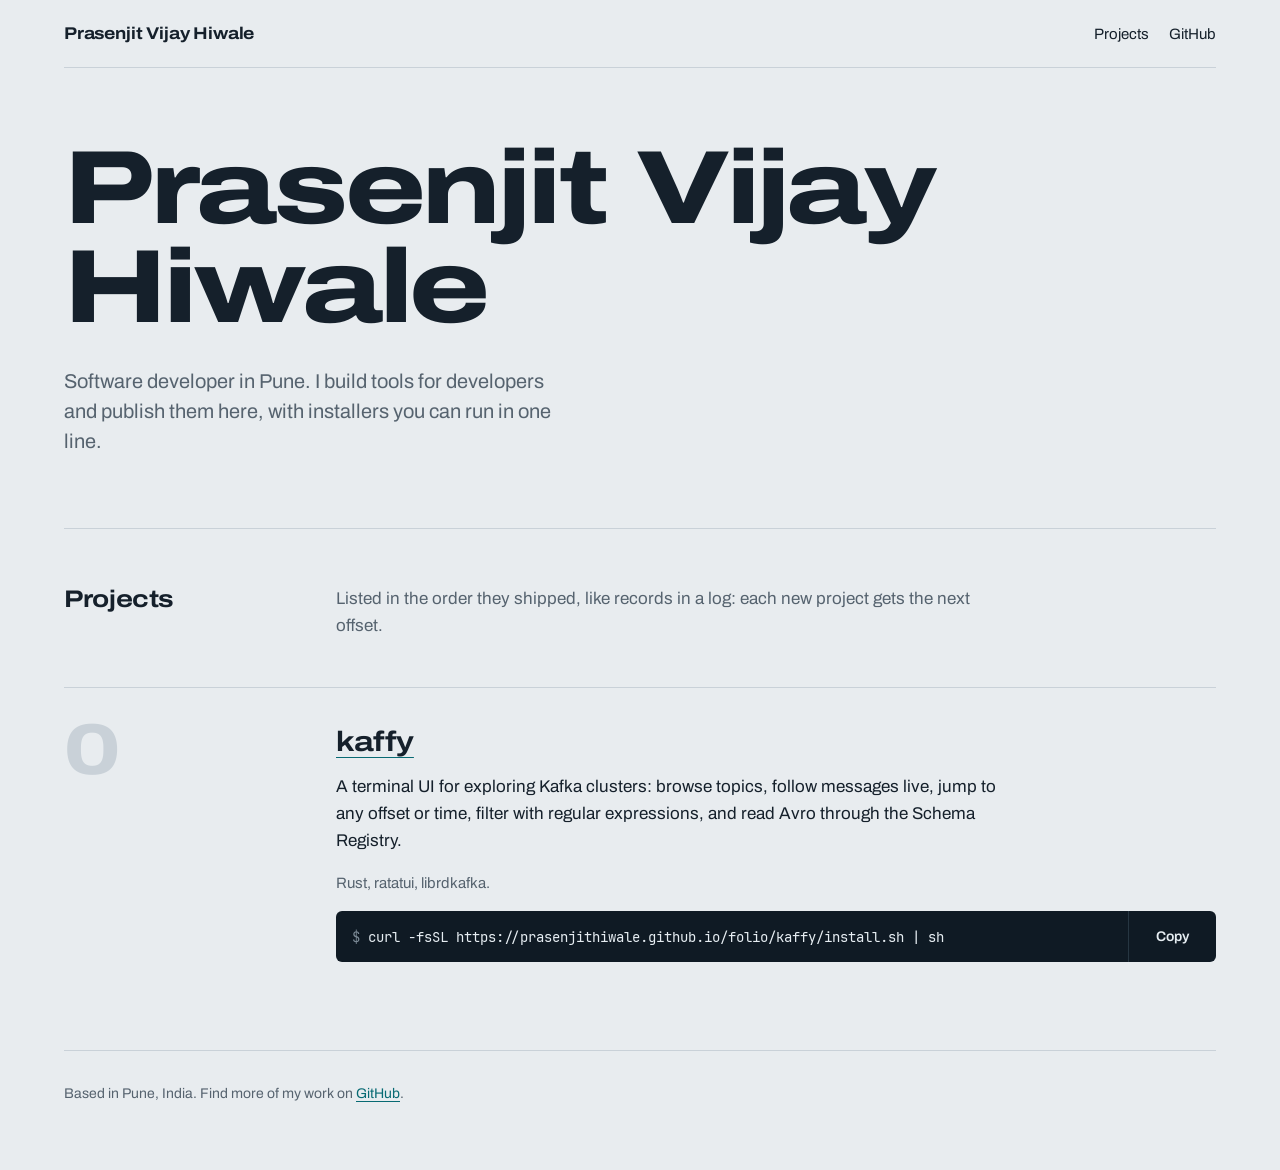
==== index.html @ e5846853 "Portfolio site with kaffy project page and install script Plain HTML/CSS for GitHub Pages: a home pa" ====
<!doctype html>
<html lang="en">
<head>
  <meta charset="utf-8">
  <meta name="viewport" content="width=device-width, initial-scale=1">
  <title>Prasenjit Vijay Hiwale</title>
  <meta name="description" content="Projects by Prasenjit Vijay Hiwale, a software developer in Pune.">
  <link rel="icon" href="data:image/svg+xml,%3Csvg xmlns='http://www.w3.org/2000/svg' viewBox='0 0 32 32'%3E%3Crect width='32' height='32' rx='6' fill='%23086a73'/%3E%3Ctext x='16' y='22' font-family='Arial' font-weight='700' font-size='15' fill='white' text-anchor='middle'%3EPH%3C/text%3E%3C/svg%3E">
  <link rel="preconnect" href="https://fonts.googleapis.com">
  <link rel="preconnect" href="https://fonts.gstatic.com" crossorigin>
  <link rel="stylesheet" href="https://fonts.googleapis.com/css2?family=Archivo:wdth,wght@62..125,100..900&display=swap">
  <link rel="stylesheet" href="assets/site.css">
  <link rel="stylesheet" href="assets/home.css">
</head>
<body>
  <header class="wrap site-head">
    <a class="site-name" href="./">Prasenjit Vijay Hiwale</a>
    <nav class="site-nav" aria-label="Site">
      <a href="#projects">Projects</a>
      <a href="https://github.com/prasenjithiwale">GitHub</a>
    </nav>
  </header>

  <main>
    <section class="wrap intro" aria-labelledby="name">
      <h1 class="display" id="name">Prasenjit Vijay Hiwale</h1>
      <p class="lede">Software developer in Pune. I build tools for developers and publish them here, with installers you can run in one line.</p>
    </section>

    <section class="wrap" id="projects" aria-labelledby="projects-title">
      <div class="log-head">
        <h2 id="projects-title">Projects</h2>
        <p>Listed in the order they shipped, like records in a log: each new project gets the next offset.</p>
      </div>

      <ol class="log" start="0">
        <li class="record" data-releases="kaffy/releases/">
          <span class="offset" aria-hidden="true">0</span>
          <div class="record-body">
            <h3><a href="kaffy/">kaffy</a></h3>
            <p>A terminal UI for exploring Kafka clusters: browse topics, follow messages live, jump to any offset or time, filter with regular expressions, and read Avro through the Schema Registry.</p>
            <p class="record-meta">
              Rust, ratatui, librdkafka.
              <span class="when-loaded">Latest release <strong data-release="version"></strong> for Linux.</span>
            </p>
            <div class="command">
              <code id="kaffy-install">curl -fsSL https://prasenjithiwale.github.io/folio/kaffy/install.sh | sh</code>
              <button class="copy" type="button" data-copy="#kaffy-install">Copy</button>
            </div>
          </div>
        </li>
      </ol>
    </section>
  </main>

  <footer class="wrap site-foot">
    <p>Based in Pune, India. Find more of my work on <a href="https://github.com/prasenjithiwale">GitHub</a>.</p>
  </footer>
  <script src="assets/site.js" defer></script>
</body>
</html>
---- assets/site.css ----
/* folio — shared styles. Light and dark themes follow the OS setting. */

/* Self-hosted so box-drawing characters come from the same font as the text;
   the Google Fonts build of JetBrains Mono leaves them out, which misaligns
   terminal borders. Licensed under the SIL OFL (fonts/OFL.txt). */
@font-face {
  font-family: "JetBrains Mono";
  src: url("fonts/JetBrainsMono-Regular.woff2") format("woff2");
  font-weight: 400;
  font-display: swap;
}
@font-face {
  font-family: "JetBrains Mono";
  src: url("fonts/JetBrainsMono-Bold.woff2") format("woff2");
  font-weight: 700;
  font-display: swap;
}

:root {
  --fog: #e8ecef;
  --paper: #f4f6f8;
  --slate: #15202b;
  --muted: #56636f;
  --rule: #c9d1d8;
  --harbor: #086a73;
  --signal: #e8a317;
  --deep: #0f1a24;
  --focus: #086a73;

  /* Terminal palette, used by the kaffy renders in both themes. */
  --t-bg: #0f1a24;
  --t-fg: #d5dee6;
  --t-cyan: #4fc8d0;
  --t-green: #7fcf7a;
  --t-yellow: #e8b84a;
  --t-red: #ef6f6c;
  --t-magenta: #c792ea;
  --t-blue: #6fa8ff;
  --t-black: #0f1a24;
  --t-white: #d5dee6;

  --sans: "Archivo", system-ui, sans-serif;
  --mono: "JetBrains Mono", ui-monospace, "SF Mono", Menlo, monospace;
  --measure: 66ch;
  color-scheme: light dark;
}

@media (prefers-color-scheme: dark) {
  :root {
    --fog: #0e161e;
    --paper: #142029;
    --slate: #dce3e9;
    --muted: #93a1ad;
    --rule: #263642;
    --harbor: #4fc2c9;
    --focus: #4fc2c9;
    --deep: #182833;
    --t-bg: #0b141b;
  }
  /* Lift dark surfaces off the dark page. */
  .command, .terminal { box-shadow: 0 0 0 1px #263642; }
}

*, *::before, *::after { box-sizing: border-box; }

html { -webkit-text-size-adjust: 100%; }

body {
  margin: 0;
  background: var(--fog);
  color: var(--slate);
  font: 400 1.0625rem/1.6 var(--sans);
  font-stretch: 100%;
}

a { color: var(--harbor); text-underline-offset: 0.2em; text-decoration-thickness: 1px; }
a:hover { text-decoration-thickness: 2px; }

:focus-visible { outline: 2px solid var(--focus); outline-offset: 3px; border-radius: 2px; }

code, pre, kbd { font-family: var(--mono); font-size: 0.875em; }

.wrap { width: min(100% - 2rem, 72rem); margin-inline: auto; }

/* Site header */
.site-head {
  display: flex;
  justify-content: space-between;
  align-items: baseline;
  gap: 1rem;
  padding-block: 1.25rem;
  border-bottom: 1px solid var(--rule);
}
.site-head a { color: inherit; text-decoration: none; }
.site-head a:hover { text-decoration: underline; }
.site-name { font-weight: 700; font-stretch: 112%; letter-spacing: -0.01em; }
.site-nav { display: flex; gap: 1.25rem; font-size: 0.9375rem; }

/* Headlines use the width axis: wide and heavy. */
.display {
  font-weight: 800;
  font-stretch: 125%;
  letter-spacing: -0.03em;
  line-height: 0.95;
  margin: 0;
}

h2 {
  font-size: 1.5rem;
  font-weight: 700;
  font-stretch: 118%;
  letter-spacing: -0.015em;
  line-height: 1.2;
  margin: 0 0 1rem;
}

h3 { font-size: 1.0625rem; font-weight: 700; margin: 0 0 0.25rem; }

p { margin: 0 0 1rem; max-width: var(--measure); }

.lede { font-size: 1.25rem; line-height: 1.5; color: var(--muted); max-width: 46ch; }

section { padding-block: 3.5rem; border-top: 1px solid var(--rule); }
section:first-of-type { border-top: 0; }

.site-foot {
  padding-block: 2rem 3rem;
  border-top: 1px solid var(--rule);
  color: var(--muted);
  font-size: 0.875rem;
}

/* Command block with copy button */
.command {
  display: flex;
  align-items: stretch;
  max-width: 100%;
  background: var(--deep);
  color: #e6edf2;
  border-radius: 6px;
  overflow: hidden;
}
.command code {
  flex: 1;
  min-width: 0;
  padding: 0.9rem 1rem;
  overflow-x: auto;
  white-space: nowrap;
  font-size: 0.9rem;
}
.command code::before { content: "$ "; color: #7d8b97; user-select: none; }
.copy {
  flex: none;
  border: 0;
  border-left: 1px solid #263642;
  background: transparent;
  color: #e6edf2;
  font: 600 0.875rem var(--sans);
  padding: 0 1.1rem;
  cursor: pointer;
  min-width: 5.5rem;
}
.copy:hover { background: #1b2a37; }
.copy[data-state="done"] { color: var(--t-green); }

/* kaffy renders: a real terminal frame */
.terminal {
  background: var(--t-bg);
  color: var(--t-fg);
  border-radius: 8px;
  box-shadow: 0 1px 0 rgb(255 255 255 / 0.04) inset, 0 24px 48px -24px rgb(8 20 30 / 0.55);
  overflow: hidden;
}
.terminal-bar {
  display: flex;
  align-items: center;
  gap: 0.25rem;
  padding: 0.5rem 0.5rem 0;
  overflow-x: auto;
}
.terminal-bar [role="tab"] {
  border: 0;
  border-radius: 5px 5px 0 0;
  background: transparent;
  color: #93a1ad;
  font: 500 0.875rem var(--sans);
  padding: 0.5rem 0.9rem;
  cursor: pointer;
  white-space: nowrap;
}
.terminal-bar [role="tab"]:hover { color: var(--t-fg); }
.terminal-bar [role="tab"][aria-selected="true"] { background: #17252f; color: var(--t-fg); }
.terminal-screen { background: #17252f; overflow-x: auto; }

pre.tui {
  margin: 0;
  padding: 1rem 1.1rem 1.1rem;
  font-family: var(--mono);
  font-size: clamp(8.5px, 1.05vw, 12.5px);
  line-height: 1.32;
  color: var(--t-fg);
  width: max-content;
  min-width: 100%;
}
pre.tui[hidden] { display: none; }
.tui .fg-cyan { color: var(--t-cyan); }
.tui .fg-green { color: var(--t-green); }
.tui .fg-yellow { color: var(--t-yellow); }
.tui .fg-red { color: var(--t-red); }
.tui .fg-magenta { color: var(--t-magenta); }
.tui .fg-blue { color: var(--t-blue); }
.tui .fg-black { color: var(--t-black); }
.tui .fg-white { color: var(--t-white); }
.tui .bg-cyan { background: var(--t-cyan); }
.tui .bg-green { background: var(--t-green); }
.tui .bg-yellow { background: var(--t-yellow); }
.tui .bg-red { background: var(--t-red); }
.tui .bg-magenta { background: var(--t-magenta); }
.tui .rev:not([class*="bg-"]) { background: var(--t-fg); color: #17252f; }
.tui .b { font-weight: 700; }
.tui .dim { opacity: 0.55; }
/* Dim text on a selected (reversed) row: fade the text, keep the bar solid. */
.tui .rev.dim { opacity: 1; color: #55656f; }
.tui .u { text-decoration: underline; text-underline-offset: 2px; }

@media (prefers-reduced-motion: no-preference) {
  .copy, .terminal-bar [role="tab"] { transition: background-color 120ms, color 120ms; }
}
---- assets/home.css ----
/* Home page */

.intro { padding-block: 4.5rem 3.5rem; }
.intro .display { font-size: clamp(2.75rem, 8.5vw, 6.5rem); max-width: 12ch; }
.intro .lede { margin-top: 1.75rem; }

.log-head { display: grid; grid-template-columns: minmax(0, 1fr); gap: 0 3rem; margin-bottom: 2rem; }
.log-head p { color: var(--muted); }
@media (min-width: 52rem) { .log-head { grid-template-columns: 14rem minmax(0, 1fr); } }

/* Projects as records in a log: the offset is the record's position. */
.log { list-style: none; margin: 0; padding: 0; }
.record {
  display: grid;
  grid-template-columns: 3.5rem minmax(0, 1fr);
  gap: 0 1rem;
  padding-block: 2rem;
  border-top: 1px solid var(--rule);
}
@media (min-width: 52rem) { .record { grid-template-columns: 14rem minmax(0, 1fr); gap: 0 3rem; } }

.offset {
  font-weight: 800;
  font-stretch: 125%;
  font-size: clamp(2.5rem, 6vw, 4.5rem);
  line-height: 0.85;
  color: var(--rule);
  font-variant-numeric: tabular-nums;
}

.record h3 { font-size: 1.75rem; font-stretch: 118%; letter-spacing: -0.015em; margin-bottom: 0.5rem; }
.record h3 a { color: inherit; text-decoration-color: var(--harbor); }
.record-meta { color: var(--muted); font-size: 0.9375rem; }
.record-meta strong { color: var(--slate); font-weight: 600; }
.record .command { max-width: 56rem; }

.when-loaded { display: none; }
[data-loaded="true"] .when-loaded { display: inline; }
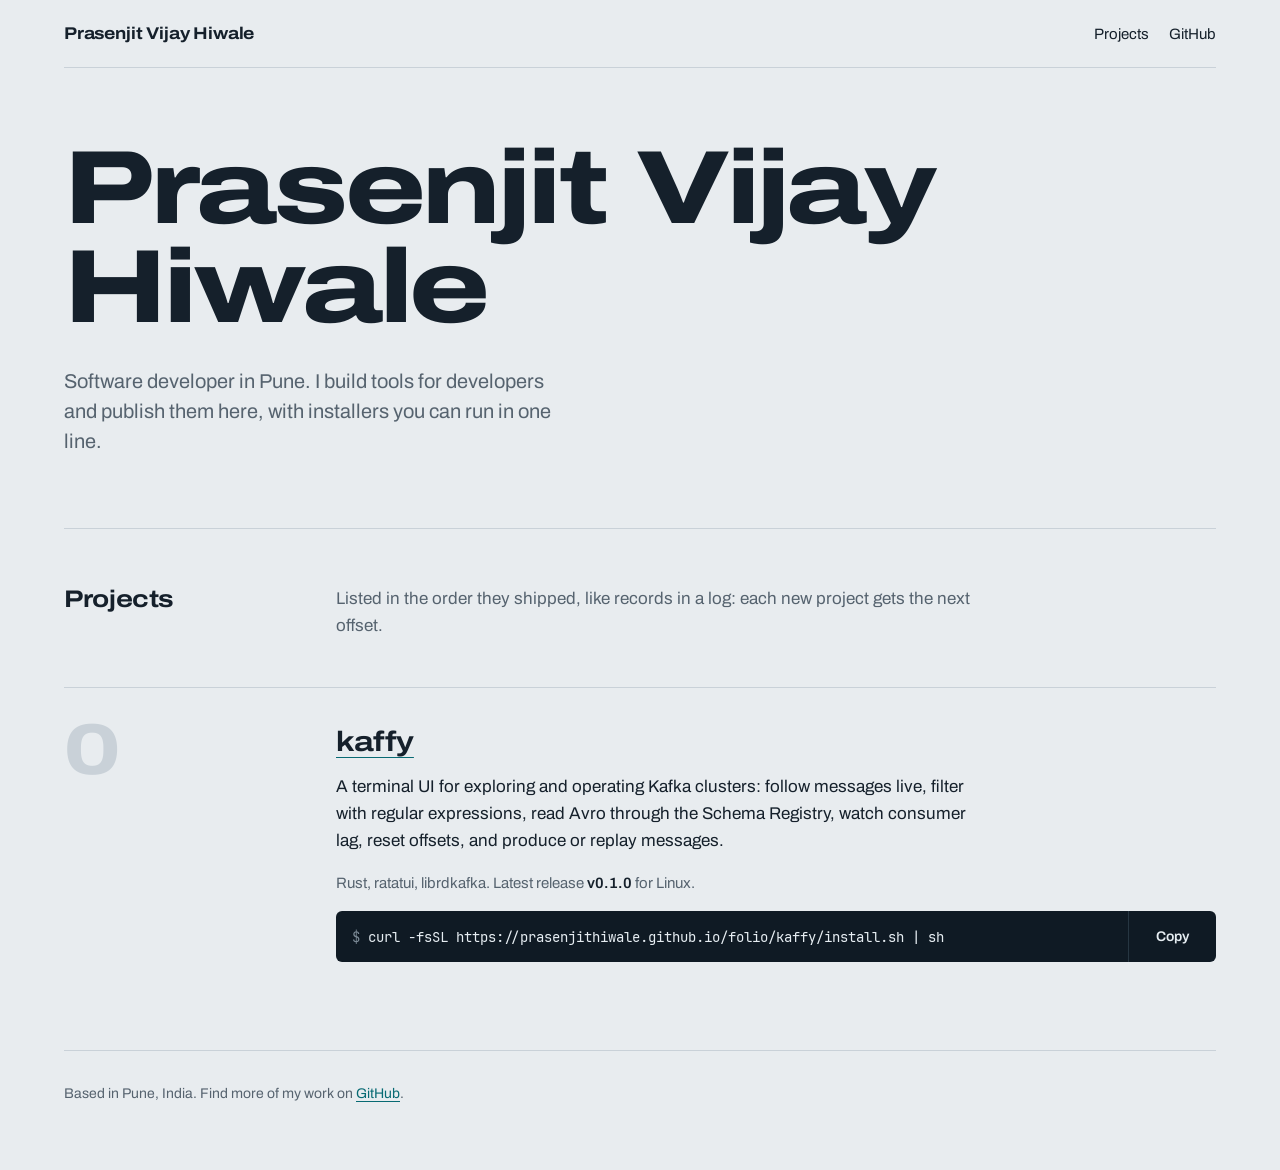
==== commit 3e7662a7: "kaffy page: consumer groups, offset reset and making changes Three new real screens (consumer groups" ====
--- a/index.html
+++ b/index.html
@@ -38,7 +38,7 @@
           <span class="offset" aria-hidden="true">0</span>
           <div class="record-body">
             <h3><a href="kaffy/">kaffy</a></h3>
-            <p>A terminal UI for exploring Kafka clusters: browse topics, follow messages live, jump to any offset or time, filter with regular expressions, and read Avro through the Schema Registry.</p>
+            <p>A terminal UI for exploring and operating Kafka clusters: follow messages live, filter with regular expressions, read Avro through the Schema Registry, watch consumer lag, reset offsets, and produce or replay messages.</p>
             <p class="record-meta">
               Rust, ratatui, librdkafka.
               <span class="when-loaded">Latest release <strong data-release="version"></strong> for Linux.</span>
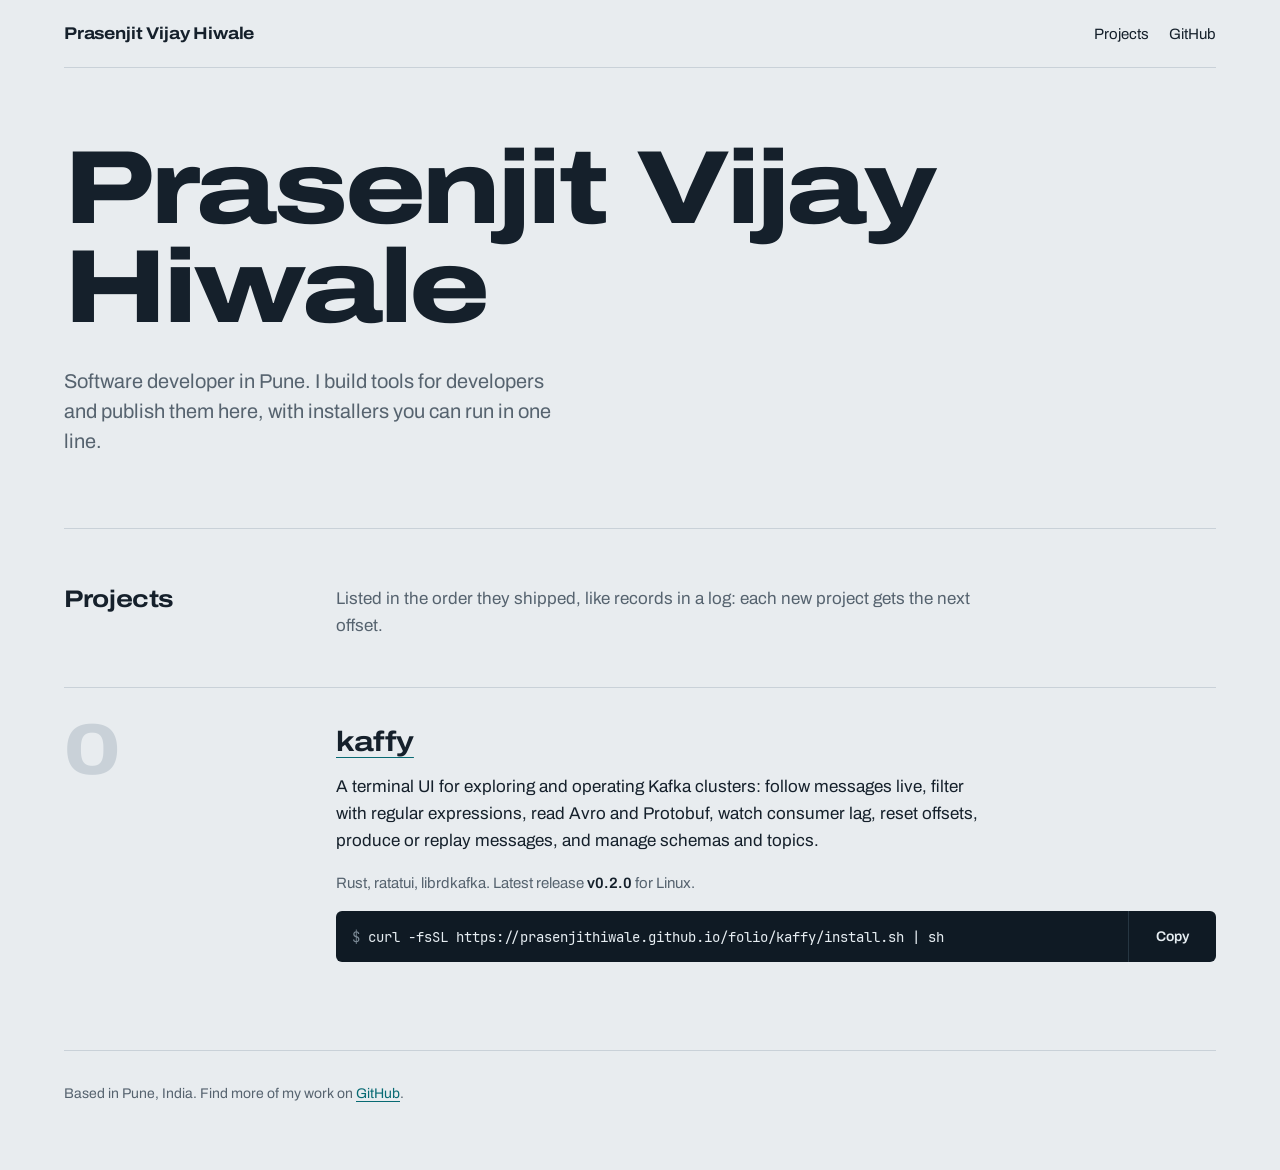
==== commit 88a9f9e0: "kaffy: describe v0.3.0 (schemas, Protobuf, topic admin, delete records) Adds schema diff and topic c" ====
--- a/index.html
+++ b/index.html
@@ -38,7 +38,7 @@
           <span class="offset" aria-hidden="true">0</span>
           <div class="record-body">
             <h3><a href="kaffy/">kaffy</a></h3>
-            <p>A terminal UI for exploring and operating Kafka clusters: follow messages live, filter with regular expressions, read Avro through the Schema Registry, watch consumer lag, reset offsets, and produce or replay messages.</p>
+            <p>A terminal UI for exploring and operating Kafka clusters: follow messages live, filter with regular expressions, read Avro and Protobuf, watch consumer lag, reset offsets, produce or replay messages, and manage schemas and topics.</p>
             <p class="record-meta">
               Rust, ratatui, librdkafka.
               <span class="when-loaded">Latest release <strong data-release="version"></strong> for Linux.</span>
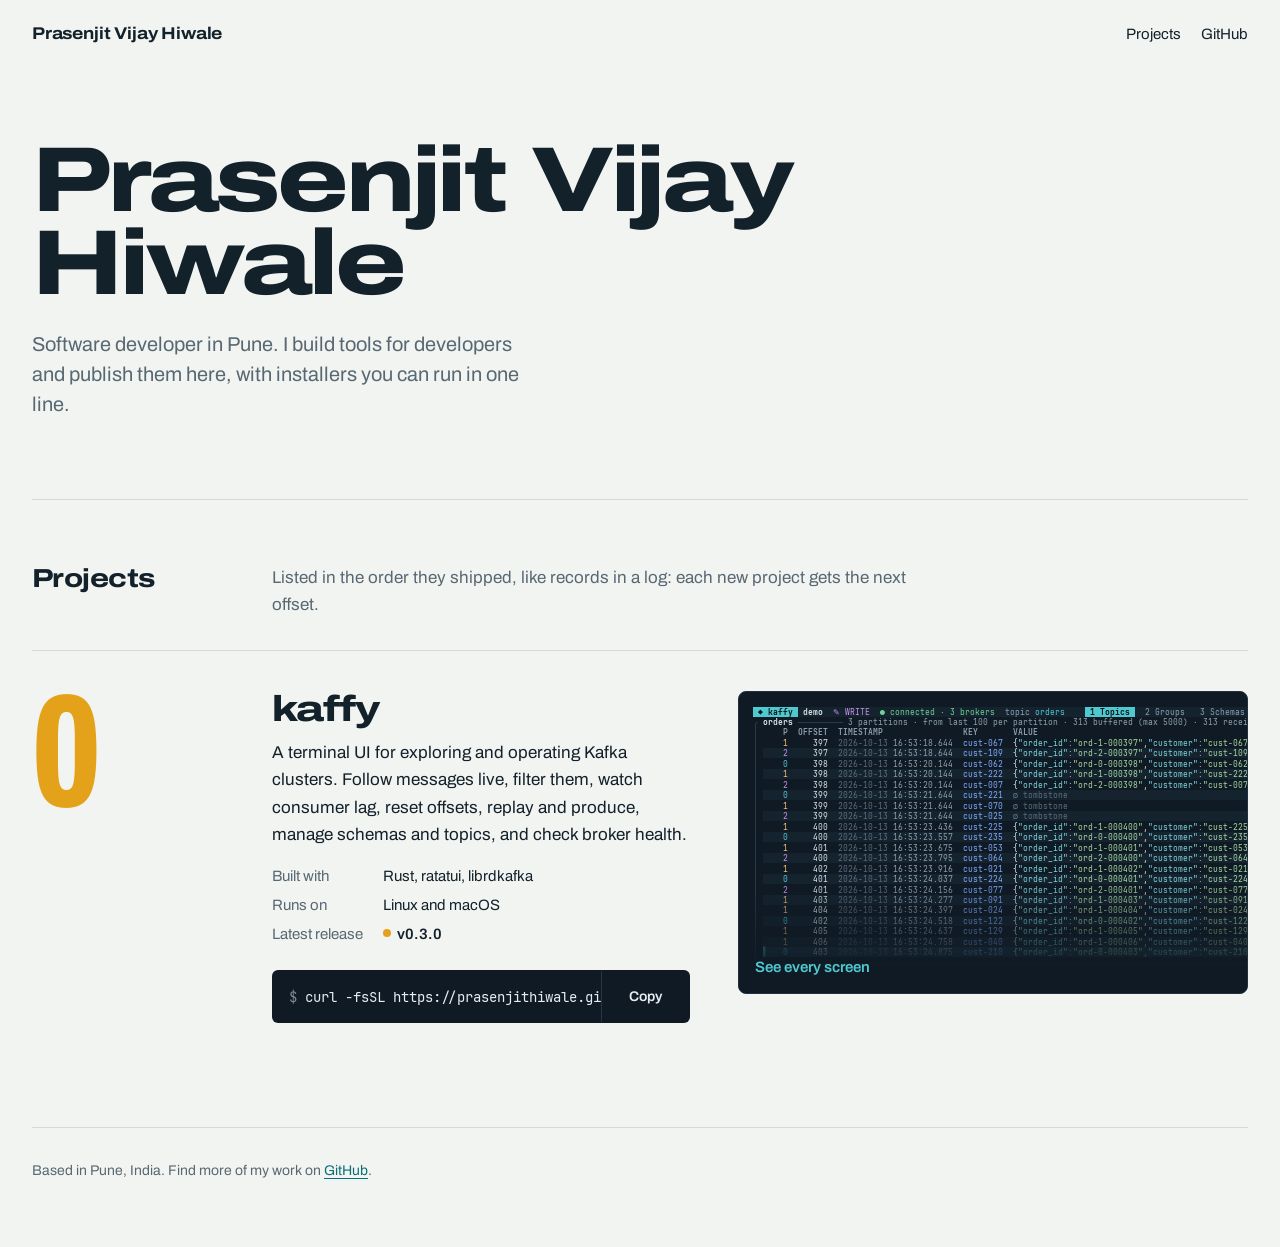
==== commit f9ecff28: "Redesign the home and kaffy pages; describe kaffy v0.4.0 Home: projects as records in a log, the off" ====
--- a/index.html
+++ b/index.html
@@ -37,16 +37,49 @@
         <li class="record" data-releases="kaffy/releases/">
           <span class="offset" aria-hidden="true">0</span>
           <div class="record-body">
-            <h3><a href="kaffy/">kaffy</a></h3>
-            <p>A terminal UI for exploring and operating Kafka clusters: follow messages live, filter with regular expressions, read Avro and Protobuf, watch consumer lag, reset offsets, produce or replay messages, and manage schemas and topics.</p>
-            <p class="record-meta">
-              Rust, ratatui, librdkafka.
-              <span class="when-loaded">Latest release <strong data-release="version"></strong> for Linux.</span>
-            </p>
-            <div class="command">
-              <code id="kaffy-install">curl -fsSL https://prasenjithiwale.github.io/folio/kaffy/install.sh | sh</code>
-              <button class="copy" type="button" data-copy="#kaffy-install">Copy</button>
+            <div class="record-text">
+              <h3><a href="kaffy/">kaffy</a></h3>
+              <p>A terminal UI for exploring and operating Kafka clusters. Follow messages live, filter them, watch consumer lag, reset offsets, replay and produce, manage schemas and topics, and check broker health.</p>
+              <dl class="fields">
+                <dt>Built with</dt><dd>Rust, ratatui, librdkafka</dd>
+                <dt>Runs on</dt><dd>Linux and macOS</dd>
+                <dt class="when-loaded">Latest release</dt><dd class="when-loaded"><strong data-release="version"></strong></dd>
+              </dl>
+              <div class="command">
+                <code id="kaffy-install">curl -fsSL https://prasenjithiwale.github.io/folio/kaffy/install.sh | sh</code>
+                <button class="copy" type="button" data-copy="#kaffy-install">Copy</button>
+              </div>
             </div>
+            <a class="preview" href="kaffy/" aria-label="kaffy: see every screen">
+              <pre class="tui" aria-hidden="true"><span class="b" style="color:#0b141c;background:#4fc8d0"> ◆ kaffy </span><span style="color:#d9e3ea;background:#15232f"> </span><span class="b" style="color:#d9e3ea;background:#15232f">demo</span><span style="color:#5a6d7c;background:#15232f">  </span><span style="color:#c792ea;background:#15232f">✎ WRITE</span><span style="color:#5a6d7c;background:#15232f">  </span><span style="color:#6fcf97;background:#15232f">● connected · 3 brokers</span><span style="color:#5a6d7c;background:#15232f">  </span><span style="color:#8d9fae;background:#15232f">topic </span><span style="color:#4fc8d0;background:#15232f">orders</span><span style="color:#d9e3ea;background:#15232f">    </span><span class="b" style="color:#0b141c;background:#4fc8d0"> 1 Topics </span><span style="color:#d9e3ea;background:#15232f"> </span><span style="color:#8d9fae;background:#15232f"> 2 Groups </span><span style="color:#d9e3ea;background:#15232f"> </span><span style="color:#8d9fae;background:#15232f"> 3 Schemas </span><span style="color:#d9e3ea;background:#15232f"> </span><span style="color:#8d9fae;background:#15232f"> 4 Brokers </span><span style="color:#d9e3ea;background:#15232f"> </span>
+<span style="color:#2b4152">╭ </span><span class="b" style="color:#d9e3ea">orders</span><span style="color:#2b4152"> ─────────</span><span style="color:#8d9fae"> 3 partitions · from last 100 per partition · 313 buffered (max 5000) · 313 received </span><span class="b" style="color:#6fcf97"> ● LIVE </span><span style="color:#2b4152">╮</span>
+<span style="color:#2b4152">│</span><span style="color:#d9e3ea"> </span><span class="b" style="color:#8d9fae">    P  OFFSET  TIMESTAMP                KEY       VALUE                                                     </span><span style="color:#d9e3ea"> </span><span style="color:#2b4152">│</span>
+<span style="color:#2b4152">│</span><span style="color:#d9e3ea">   </span><span style="color:#f6c177">  1</span><span style="color:#d9e3ea">     397  </span><span style="color:#5a6d7c">2026-10-13 </span><span style="color:#8d9fae">16:53:18.644</span><span style="color:#d9e3ea">  </span><span style="color:#82aaff">cust-067</span><span style="color:#d9e3ea">  {</span><span style="color:#7fd6dd">&quot;order_id&quot;</span><span style="color:#d9e3ea">:</span><span style="color:#a8d8a0">&quot;ord-1-000397&quot;</span><span style="color:#d9e3ea">,</span><span style="color:#7fd6dd">&quot;customer&quot;</span><span style="color:#d9e3ea">:</span><span style="color:#a8d8a0">&quot;cust-067&quot;</span><span style="color:#d9e3ea">,</span><span style="color:#7fd6dd">&quot;status&quot;</span><span style="color:#d9e3ea">: </span><span style="color:#2b4152">│</span>
+<span style="color:#2b4152">│</span><span style="color:#d9e3ea"> </span><span style="color:#d9e3ea;background:#15232f">  </span><span style="color:#c792ea;background:#15232f">  2</span><span style="color:#d9e3ea;background:#15232f">     397  </span><span style="color:#5a6d7c;background:#15232f">2026-10-13 </span><span style="color:#8d9fae;background:#15232f">16:53:18.644</span><span style="color:#d9e3ea;background:#15232f">  </span><span style="color:#82aaff;background:#15232f">cust-109</span><span style="color:#d9e3ea;background:#15232f">  {</span><span style="color:#7fd6dd;background:#15232f">&quot;order_id&quot;</span><span style="color:#d9e3ea;background:#15232f">:</span><span style="color:#a8d8a0;background:#15232f">&quot;ord-2-000397&quot;</span><span style="color:#d9e3ea;background:#15232f">,</span><span style="color:#7fd6dd;background:#15232f">&quot;customer&quot;</span><span style="color:#d9e3ea;background:#15232f">:</span><span style="color:#a8d8a0;background:#15232f">&quot;cust-109&quot;</span><span style="color:#d9e3ea;background:#15232f">,</span><span style="color:#7fd6dd;background:#15232f">&quot;status&quot;</span><span style="color:#d9e3ea;background:#15232f">:</span><span style="color:#d9e3ea"> </span><span style="color:#2b4152">│</span>
+<span style="color:#2b4152">│</span><span style="color:#d9e3ea">   </span><span style="color:#4fc8d0">  0</span><span style="color:#d9e3ea">     398  </span><span style="color:#5a6d7c">2026-10-13 </span><span style="color:#8d9fae">16:53:20.144</span><span style="color:#d9e3ea">  </span><span style="color:#82aaff">cust-062</span><span style="color:#d9e3ea">  {</span><span style="color:#7fd6dd">&quot;order_id&quot;</span><span style="color:#d9e3ea">:</span><span style="color:#a8d8a0">&quot;ord-0-000398&quot;</span><span style="color:#d9e3ea">,</span><span style="color:#7fd6dd">&quot;customer&quot;</span><span style="color:#d9e3ea">:</span><span style="color:#a8d8a0">&quot;cust-062&quot;</span><span style="color:#d9e3ea">,</span><span style="color:#7fd6dd">&quot;status&quot;</span><span style="color:#d9e3ea">: </span><span style="color:#2b4152">│</span>
+<span style="color:#2b4152">│</span><span style="color:#d9e3ea"> </span><span style="color:#d9e3ea;background:#15232f">  </span><span style="color:#f6c177;background:#15232f">  1</span><span style="color:#d9e3ea;background:#15232f">     398  </span><span style="color:#5a6d7c;background:#15232f">2026-10-13 </span><span style="color:#8d9fae;background:#15232f">16:53:20.144</span><span style="color:#d9e3ea;background:#15232f">  </span><span style="color:#82aaff;background:#15232f">cust-222</span><span style="color:#d9e3ea;background:#15232f">  {</span><span style="color:#7fd6dd;background:#15232f">&quot;order_id&quot;</span><span style="color:#d9e3ea;background:#15232f">:</span><span style="color:#a8d8a0;background:#15232f">&quot;ord-1-000398&quot;</span><span style="color:#d9e3ea;background:#15232f">,</span><span style="color:#7fd6dd;background:#15232f">&quot;customer&quot;</span><span style="color:#d9e3ea;background:#15232f">:</span><span style="color:#a8d8a0;background:#15232f">&quot;cust-222&quot;</span><span style="color:#d9e3ea;background:#15232f">,</span><span style="color:#7fd6dd;background:#15232f">&quot;status&quot;</span><span style="color:#d9e3ea;background:#15232f">:</span><span style="color:#d9e3ea"> </span><span style="color:#2b4152">│</span>
+<span style="color:#2b4152">│</span><span style="color:#d9e3ea">   </span><span style="color:#c792ea">  2</span><span style="color:#d9e3ea">     398  </span><span style="color:#5a6d7c">2026-10-13 </span><span style="color:#8d9fae">16:53:20.144</span><span style="color:#d9e3ea">  </span><span style="color:#82aaff">cust-007</span><span style="color:#d9e3ea">  {</span><span style="color:#7fd6dd">&quot;order_id&quot;</span><span style="color:#d9e3ea">:</span><span style="color:#a8d8a0">&quot;ord-2-000398&quot;</span><span style="color:#d9e3ea">,</span><span style="color:#7fd6dd">&quot;customer&quot;</span><span style="color:#d9e3ea">:</span><span style="color:#a8d8a0">&quot;cust-007&quot;</span><span style="color:#d9e3ea">,</span><span style="color:#7fd6dd">&quot;status&quot;</span><span style="color:#d9e3ea">: </span><span style="color:#2b4152">│</span>
+<span style="color:#2b4152">│</span><span style="color:#d9e3ea"> </span><span style="color:#d9e3ea;background:#15232f">  </span><span style="color:#4fc8d0;background:#15232f">  0</span><span style="color:#d9e3ea;background:#15232f">     399  </span><span style="color:#5a6d7c;background:#15232f">2026-10-13 </span><span style="color:#8d9fae;background:#15232f">16:53:21.644</span><span style="color:#d9e3ea;background:#15232f">  </span><span style="color:#82aaff;background:#15232f">cust-221</span><span style="color:#d9e3ea;background:#15232f">  </span><span class="i" style="color:#5a6d7c;background:#15232f">∅ tombstone                                               </span><span style="color:#d9e3ea"> </span><span style="color:#2b4152">│</span>
+<span style="color:#2b4152">│</span><span style="color:#d9e3ea">   </span><span style="color:#f6c177">  1</span><span style="color:#d9e3ea">     399  </span><span style="color:#5a6d7c">2026-10-13 </span><span style="color:#8d9fae">16:53:21.644</span><span style="color:#d9e3ea">  </span><span style="color:#82aaff">cust-070</span><span style="color:#d9e3ea">  </span><span class="i" style="color:#5a6d7c">∅ tombstone                                               </span><span style="color:#d9e3ea"> </span><span style="color:#2b4152">│</span>
+<span style="color:#2b4152">│</span><span style="color:#d9e3ea"> </span><span style="color:#d9e3ea;background:#15232f">  </span><span style="color:#c792ea;background:#15232f">  2</span><span style="color:#d9e3ea;background:#15232f">     399  </span><span style="color:#5a6d7c;background:#15232f">2026-10-13 </span><span style="color:#8d9fae;background:#15232f">16:53:21.644</span><span style="color:#d9e3ea;background:#15232f">  </span><span style="color:#82aaff;background:#15232f">cust-025</span><span style="color:#d9e3ea;background:#15232f">  </span><span class="i" style="color:#5a6d7c;background:#15232f">∅ tombstone                                               </span><span style="color:#d9e3ea"> </span><span style="color:#2b4152">│</span>
+<span style="color:#2b4152">│</span><span style="color:#d9e3ea">   </span><span style="color:#f6c177">  1</span><span style="color:#d9e3ea">     400  </span><span style="color:#5a6d7c">2026-10-13 </span><span style="color:#8d9fae">16:53:23.436</span><span style="color:#d9e3ea">  </span><span style="color:#82aaff">cust-225</span><span style="color:#d9e3ea">  {</span><span style="color:#7fd6dd">&quot;order_id&quot;</span><span style="color:#d9e3ea">:</span><span style="color:#a8d8a0">&quot;ord-1-000400&quot;</span><span style="color:#d9e3ea">,</span><span style="color:#7fd6dd">&quot;customer&quot;</span><span style="color:#d9e3ea">:</span><span style="color:#a8d8a0">&quot;cust-225&quot;</span><span style="color:#d9e3ea">,</span><span style="color:#7fd6dd">&quot;status&quot;</span><span style="color:#d9e3ea">: </span><span style="color:#2b4152">│</span>
+<span style="color:#2b4152">│</span><span style="color:#d9e3ea"> </span><span style="color:#d9e3ea;background:#15232f">  </span><span style="color:#4fc8d0;background:#15232f">  0</span><span style="color:#d9e3ea;background:#15232f">     400  </span><span style="color:#5a6d7c;background:#15232f">2026-10-13 </span><span style="color:#8d9fae;background:#15232f">16:53:23.557</span><span style="color:#d9e3ea;background:#15232f">  </span><span style="color:#82aaff;background:#15232f">cust-235</span><span style="color:#d9e3ea;background:#15232f">  {</span><span style="color:#7fd6dd;background:#15232f">&quot;order_id&quot;</span><span style="color:#d9e3ea;background:#15232f">:</span><span style="color:#a8d8a0;background:#15232f">&quot;ord-0-000400&quot;</span><span style="color:#d9e3ea;background:#15232f">,</span><span style="color:#7fd6dd;background:#15232f">&quot;customer&quot;</span><span style="color:#d9e3ea;background:#15232f">:</span><span style="color:#a8d8a0;background:#15232f">&quot;cust-235&quot;</span><span style="color:#d9e3ea;background:#15232f">,</span><span style="color:#7fd6dd;background:#15232f">&quot;status&quot;</span><span style="color:#d9e3ea;background:#15232f">:</span><span style="color:#d9e3ea"> </span><span style="color:#2b4152">│</span>
+<span style="color:#2b4152">│</span><span style="color:#d9e3ea">   </span><span style="color:#f6c177">  1</span><span style="color:#d9e3ea">     401  </span><span style="color:#5a6d7c">2026-10-13 </span><span style="color:#8d9fae">16:53:23.675</span><span style="color:#d9e3ea">  </span><span style="color:#82aaff">cust-053</span><span style="color:#d9e3ea">  {</span><span style="color:#7fd6dd">&quot;order_id&quot;</span><span style="color:#d9e3ea">:</span><span style="color:#a8d8a0">&quot;ord-1-000401&quot;</span><span style="color:#d9e3ea">,</span><span style="color:#7fd6dd">&quot;customer&quot;</span><span style="color:#d9e3ea">:</span><span style="color:#a8d8a0">&quot;cust-053&quot;</span><span style="color:#d9e3ea">,</span><span style="color:#7fd6dd">&quot;status&quot;</span><span style="color:#d9e3ea">: </span><span style="color:#2b4152">│</span>
+<span style="color:#2b4152">│</span><span style="color:#d9e3ea"> </span><span style="color:#d9e3ea;background:#15232f">  </span><span style="color:#c792ea;background:#15232f">  2</span><span style="color:#d9e3ea;background:#15232f">     400  </span><span style="color:#5a6d7c;background:#15232f">2026-10-13 </span><span style="color:#8d9fae;background:#15232f">16:53:23.795</span><span style="color:#d9e3ea;background:#15232f">  </span><span style="color:#82aaff;background:#15232f">cust-064</span><span style="color:#d9e3ea;background:#15232f">  {</span><span style="color:#7fd6dd;background:#15232f">&quot;order_id&quot;</span><span style="color:#d9e3ea;background:#15232f">:</span><span style="color:#a8d8a0;background:#15232f">&quot;ord-2-000400&quot;</span><span style="color:#d9e3ea;background:#15232f">,</span><span style="color:#7fd6dd;background:#15232f">&quot;customer&quot;</span><span style="color:#d9e3ea;background:#15232f">:</span><span style="color:#a8d8a0;background:#15232f">&quot;cust-064&quot;</span><span style="color:#d9e3ea;background:#15232f">,</span><span style="color:#7fd6dd;background:#15232f">&quot;status&quot;</span><span style="color:#d9e3ea;background:#15232f">:</span><span style="color:#d9e3ea"> </span><span style="color:#2b4152">│</span>
+<span style="color:#2b4152">│</span><span style="color:#d9e3ea">   </span><span style="color:#f6c177">  1</span><span style="color:#d9e3ea">     402  </span><span style="color:#5a6d7c">2026-10-13 </span><span style="color:#8d9fae">16:53:23.916</span><span style="color:#d9e3ea">  </span><span style="color:#82aaff">cust-021</span><span style="color:#d9e3ea">  {</span><span style="color:#7fd6dd">&quot;order_id&quot;</span><span style="color:#d9e3ea">:</span><span style="color:#a8d8a0">&quot;ord-1-000402&quot;</span><span style="color:#d9e3ea">,</span><span style="color:#7fd6dd">&quot;customer&quot;</span><span style="color:#d9e3ea">:</span><span style="color:#a8d8a0">&quot;cust-021&quot;</span><span style="color:#d9e3ea">,</span><span style="color:#7fd6dd">&quot;status&quot;</span><span style="color:#d9e3ea">: </span><span style="color:#2b4152">│</span>
+<span style="color:#2b4152">│</span><span style="color:#d9e3ea"> </span><span style="color:#d9e3ea;background:#15232f">  </span><span style="color:#4fc8d0;background:#15232f">  0</span><span style="color:#d9e3ea;background:#15232f">     401  </span><span style="color:#5a6d7c;background:#15232f">2026-10-13 </span><span style="color:#8d9fae;background:#15232f">16:53:24.037</span><span style="color:#d9e3ea;background:#15232f">  </span><span style="color:#82aaff;background:#15232f">cust-224</span><span style="color:#d9e3ea;background:#15232f">  {</span><span style="color:#7fd6dd;background:#15232f">&quot;order_id&quot;</span><span style="color:#d9e3ea;background:#15232f">:</span><span style="color:#a8d8a0;background:#15232f">&quot;ord-0-000401&quot;</span><span style="color:#d9e3ea;background:#15232f">,</span><span style="color:#7fd6dd;background:#15232f">&quot;customer&quot;</span><span style="color:#d9e3ea;background:#15232f">:</span><span style="color:#a8d8a0;background:#15232f">&quot;cust-224&quot;</span><span style="color:#d9e3ea;background:#15232f">,</span><span style="color:#7fd6dd;background:#15232f">&quot;status&quot;</span><span style="color:#d9e3ea;background:#15232f">:</span><span style="color:#d9e3ea"> </span><span style="color:#2b4152">│</span>
+<span style="color:#2b4152">│</span><span style="color:#d9e3ea">   </span><span style="color:#c792ea">  2</span><span style="color:#d9e3ea">     401  </span><span style="color:#5a6d7c">2026-10-13 </span><span style="color:#8d9fae">16:53:24.156</span><span style="color:#d9e3ea">  </span><span style="color:#82aaff">cust-077</span><span style="color:#d9e3ea">  {</span><span style="color:#7fd6dd">&quot;order_id&quot;</span><span style="color:#d9e3ea">:</span><span style="color:#a8d8a0">&quot;ord-2-000401&quot;</span><span style="color:#d9e3ea">,</span><span style="color:#7fd6dd">&quot;customer&quot;</span><span style="color:#d9e3ea">:</span><span style="color:#a8d8a0">&quot;cust-077&quot;</span><span style="color:#d9e3ea">,</span><span style="color:#7fd6dd">&quot;status&quot;</span><span style="color:#d9e3ea">: </span><span style="color:#2b4152">│</span>
+<span style="color:#2b4152">│</span><span style="color:#d9e3ea"> </span><span style="color:#d9e3ea;background:#15232f">  </span><span style="color:#f6c177;background:#15232f">  1</span><span style="color:#d9e3ea;background:#15232f">     403  </span><span style="color:#5a6d7c;background:#15232f">2026-10-13 </span><span style="color:#8d9fae;background:#15232f">16:53:24.277</span><span style="color:#d9e3ea;background:#15232f">  </span><span style="color:#82aaff;background:#15232f">cust-091</span><span style="color:#d9e3ea;background:#15232f">  {</span><span style="color:#7fd6dd;background:#15232f">&quot;order_id&quot;</span><span style="color:#d9e3ea;background:#15232f">:</span><span style="color:#a8d8a0;background:#15232f">&quot;ord-1-000403&quot;</span><span style="color:#d9e3ea;background:#15232f">,</span><span style="color:#7fd6dd;background:#15232f">&quot;customer&quot;</span><span style="color:#d9e3ea;background:#15232f">:</span><span style="color:#a8d8a0;background:#15232f">&quot;cust-091&quot;</span><span style="color:#d9e3ea;background:#15232f">,</span><span style="color:#7fd6dd;background:#15232f">&quot;status&quot;</span><span style="color:#d9e3ea;background:#15232f">:</span><span style="color:#d9e3ea"> </span><span style="color:#2b4152">│</span>
+<span style="color:#2b4152">│</span><span style="color:#d9e3ea">   </span><span style="color:#f6c177">  1</span><span style="color:#d9e3ea">     404  </span><span style="color:#5a6d7c">2026-10-13 </span><span style="color:#8d9fae">16:53:24.397</span><span style="color:#d9e3ea">  </span><span style="color:#82aaff">cust-024</span><span style="color:#d9e3ea">  {</span><span style="color:#7fd6dd">&quot;order_id&quot;</span><span style="color:#d9e3ea">:</span><span style="color:#a8d8a0">&quot;ord-1-000404&quot;</span><span style="color:#d9e3ea">,</span><span style="color:#7fd6dd">&quot;customer&quot;</span><span style="color:#d9e3ea">:</span><span style="color:#a8d8a0">&quot;cust-024&quot;</span><span style="color:#d9e3ea">,</span><span style="color:#7fd6dd">&quot;status&quot;</span><span style="color:#d9e3ea">: </span><span style="color:#2b4152">│</span>
+<span style="color:#2b4152">│</span><span style="color:#d9e3ea"> </span><span style="color:#d9e3ea;background:#15232f">  </span><span style="color:#4fc8d0;background:#15232f">  0</span><span style="color:#d9e3ea;background:#15232f">     402  </span><span style="color:#5a6d7c;background:#15232f">2026-10-13 </span><span style="color:#8d9fae;background:#15232f">16:53:24.518</span><span style="color:#d9e3ea;background:#15232f">  </span><span style="color:#82aaff;background:#15232f">cust-122</span><span style="color:#d9e3ea;background:#15232f">  {</span><span style="color:#7fd6dd;background:#15232f">&quot;order_id&quot;</span><span style="color:#d9e3ea;background:#15232f">:</span><span style="color:#a8d8a0;background:#15232f">&quot;ord-0-000402&quot;</span><span style="color:#d9e3ea;background:#15232f">,</span><span style="color:#7fd6dd;background:#15232f">&quot;customer&quot;</span><span style="color:#d9e3ea;background:#15232f">:</span><span style="color:#a8d8a0;background:#15232f">&quot;cust-122&quot;</span><span style="color:#d9e3ea;background:#15232f">,</span><span style="color:#7fd6dd;background:#15232f">&quot;status&quot;</span><span style="color:#d9e3ea;background:#15232f">:</span><span style="color:#d9e3ea"> </span><span style="color:#2b4152">│</span>
+<span style="color:#2b4152">│</span><span style="color:#d9e3ea">   </span><span style="color:#f6c177">  1</span><span style="color:#d9e3ea">     405  </span><span style="color:#5a6d7c">2026-10-13 </span><span style="color:#8d9fae">16:53:24.637</span><span style="color:#d9e3ea">  </span><span style="color:#82aaff">cust-129</span><span style="color:#d9e3ea">  {</span><span style="color:#7fd6dd">&quot;order_id&quot;</span><span style="color:#d9e3ea">:</span><span style="color:#a8d8a0">&quot;ord-1-000405&quot;</span><span style="color:#d9e3ea">,</span><span style="color:#7fd6dd">&quot;customer&quot;</span><span style="color:#d9e3ea">:</span><span style="color:#a8d8a0">&quot;cust-129&quot;</span><span style="color:#d9e3ea">,</span><span style="color:#7fd6dd">&quot;status&quot;</span><span style="color:#d9e3ea">: </span><span style="color:#2b4152">│</span>
+<span style="color:#2b4152">│</span><span style="color:#d9e3ea"> </span><span style="color:#d9e3ea;background:#15232f">  </span><span style="color:#f6c177;background:#15232f">  1</span><span style="color:#d9e3ea;background:#15232f">     406  </span><span style="color:#5a6d7c;background:#15232f">2026-10-13 </span><span style="color:#8d9fae;background:#15232f">16:53:24.758</span><span style="color:#d9e3ea;background:#15232f">  </span><span style="color:#82aaff;background:#15232f">cust-040</span><span style="color:#d9e3ea;background:#15232f">  {</span><span style="color:#7fd6dd;background:#15232f">&quot;order_id&quot;</span><span style="color:#d9e3ea;background:#15232f">:</span><span style="color:#a8d8a0;background:#15232f">&quot;ord-1-000406&quot;</span><span style="color:#d9e3ea;background:#15232f">,</span><span style="color:#7fd6dd;background:#15232f">&quot;customer&quot;</span><span style="color:#d9e3ea;background:#15232f">:</span><span style="color:#a8d8a0;background:#15232f">&quot;cust-040&quot;</span><span style="color:#d9e3ea;background:#15232f">,</span><span style="color:#7fd6dd;background:#15232f">&quot;status&quot;</span><span style="color:#d9e3ea;background:#15232f">:</span><span style="color:#d9e3ea"> </span><span style="color:#2b4152">│</span>
+<span style="color:#2b4152">│</span><span style="color:#d9e3ea"> </span><span class="b" style="color:#4fc8d0;background:#1f3d4b">▌   0</span><span class="b" style="color:#d9e3ea;background:#1f3d4b">     403  </span><span class="b" style="color:#5a6d7c;background:#1f3d4b">2026-10-13 </span><span class="b" style="color:#8d9fae;background:#1f3d4b">16:53:24.875</span><span class="b" style="color:#d9e3ea;background:#1f3d4b">  </span><span class="b" style="color:#82aaff;background:#1f3d4b">cust-210</span><span class="b" style="color:#d9e3ea;background:#1f3d4b">  {</span><span class="b" style="color:#7fd6dd;background:#1f3d4b">&quot;order_id&quot;</span><span class="b" style="color:#d9e3ea;background:#1f3d4b">:</span><span class="b" style="color:#a8d8a0;background:#1f3d4b">&quot;ord-0-000403&quot;</span><span class="b" style="color:#d9e3ea;background:#1f3d4b">,</span><span class="b" style="color:#7fd6dd;background:#1f3d4b">&quot;customer&quot;</span><span class="b" style="color:#d9e3ea;background:#1f3d4b">:</span><span class="b" style="color:#a8d8a0;background:#1f3d4b">&quot;cust-210&quot;</span><span class="b" style="color:#d9e3ea;background:#1f3d4b">,</span><span class="b" style="color:#7fd6dd;background:#1f3d4b">&quot;status&quot;</span><span class="b" style="color:#d9e3ea;background:#1f3d4b">:</span><span style="color:#d9e3ea"> </span><span style="color:#2b4152">│</span>
+<span style="color:#2b4152">╰──────────────────────────────────────────────────────────────────────────────────────────────────────────────╯</span>
+<span class="b" style="color:#4fc8d0;background:#1c2e3c"> ↑↓ </span><span style="color:#8d9fae;background:#15232f"> move  </span><span class="b" style="color:#4fc8d0;background:#1c2e3c"> ⏎ </span><span style="color:#8d9fae;background:#15232f"> open  </span><span class="b" style="color:#4fc8d0;background:#1c2e3c"> space </span><span style="color:#8d9fae;background:#15232f"> pause  </span><span class="b" style="color:#4fc8d0;background:#1c2e3c"> / </span><span style="color:#8d9fae;background:#15232f"> filter  </span><span class="b" style="color:#4fc8d0;background:#1c2e3c"> p </span><span style="color:#8d9fae;background:#15232f"> produce  </span><span class="b" style="color:#4fc8d0;background:#1c2e3c"> E </span><span style="color:#8d9fae;background:#15232f"> edit &amp; produce  </span><span class="b" style="color:#4fc8d0;background:#1c2e3c"> : </span><span style="color:#8d9fae;background:#15232f"> commands  </span><span class="b" style="color:#4fc8d0;background:#1c2e3c"> ? </span><span style="color:#8d9fae;background:#15232f"> keys  </span><span style="color:#d9e3ea;background:#15232f">       </span>
+</pre>
+              <span class="preview-link">See every screen</span>
+            </a>
           </div>
         </li>
       </ol>
--- a/assets/site.css
+++ b/assets/site.css
@@ -17,15 +17,19 @@
 }
 
 :root {
-  --fog: #e8ecef;
-  --paper: #f4f6f8;
-  --slate: #15202b;
-  --muted: #56636f;
-  --rule: #c9d1d8;
-  --harbor: #086a73;
-  --signal: #e8a317;
+  /* Cool paper and slate ink; harbor teal for links; amber marks offsets and releases. */
+  --fog: #f2f4f1;
+  --paper: #fbfcfa;
+  --slate: #13212b;
+  --muted: #586873;
+  --rule: #d3dad6;
+  --harbor: #0b6f78;
+  --signal: #e3a21a;
   --deep: #0f1a24;
-  --focus: #086a73;
+  --deep-2: #152431;
+  --on-deep: #d9e3ea;
+  --on-deep-muted: #8d9fae;
+  --focus: #0b6f78;
 
   /* Terminal palette, used by the kaffy renders in both themes. */
   --t-bg: #0f1a24;
@@ -47,18 +51,20 @@
 
 @media (prefers-color-scheme: dark) {
   :root {
-    --fog: #0e161e;
-    --paper: #142029;
-    --slate: #dce3e9;
-    --muted: #93a1ad;
-    --rule: #263642;
-    --harbor: #4fc2c9;
-    --focus: #4fc2c9;
-    --deep: #182833;
+    --fog: #0c141b;
+    --paper: #111c25;
+    --slate: #dce4e8;
+    --muted: #8fa0ab;
+    --rule: #22313c;
+    --harbor: #4fc8d0;
+    --focus: #4fc8d0;
+    --deep: #0f1a24;
+    --deep-2: #152431;
     --t-bg: #0b141b;
   }
-  /* Lift dark surfaces off the dark page. */
-  .command, .terminal { box-shadow: 0 0 0 1px #263642; }
+  /* Dark bands sit on a dark page: a hairline keeps their edge. */
+  .command { box-shadow: 0 0 0 1px #22313c; }
+  .band { border-block: 1px solid #1c2a35; }
 }
 
 *, *::before, *::after { box-sizing: border-box; }
@@ -80,7 +86,7 @@
 
 code, pre, kbd { font-family: var(--mono); font-size: 0.875em; }
 
-.wrap { width: min(100% - 2rem, 72rem); margin-inline: auto; }
+.wrap { width: min(100% - 2rem, 76rem); margin-inline: auto; }
 
 /* Site header */
 .site-head {
@@ -89,39 +95,44 @@
   align-items: baseline;
   gap: 1rem;
   padding-block: 1.25rem;
-  border-bottom: 1px solid var(--rule);
 }
 .site-head a { color: inherit; text-decoration: none; }
 .site-head a:hover { text-decoration: underline; }
 .site-name { font-weight: 700; font-stretch: 112%; letter-spacing: -0.01em; }
 .site-nav { display: flex; gap: 1.25rem; font-size: 0.9375rem; }
 
-/* Headlines use the width axis: wide and heavy. */
+/* The width axis carries the type: names wide and heavy, numbers tall and narrow. */
 .display {
   font-weight: 800;
   font-stretch: 125%;
-  letter-spacing: -0.03em;
-  line-height: 0.95;
+  letter-spacing: -0.035em;
+  line-height: 0.9;
   margin: 0;
 }
 
 h2 {
-  font-size: 1.5rem;
-  font-weight: 700;
-  font-stretch: 118%;
-  letter-spacing: -0.015em;
-  line-height: 1.2;
+  font-size: 1.625rem;
+  font-weight: 750;
+  font-stretch: 120%;
+  letter-spacing: -0.02em;
+  line-height: 1.15;
   margin: 0 0 1rem;
 }
 
-h3 { font-size: 1.0625rem; font-weight: 700; margin: 0 0 0.25rem; }
+h3 { font-size: 1.0625rem; font-weight: 700; margin: 0 0 0.35rem; }
 
 p { margin: 0 0 1rem; max-width: var(--measure); }
 
 .lede { font-size: 1.25rem; line-height: 1.5; color: var(--muted); max-width: 46ch; }
 
-section { padding-block: 3.5rem; border-top: 1px solid var(--rule); }
+section { padding-block: 4rem; border-top: 1px solid var(--rule); }
 section:first-of-type { border-top: 0; }
+
+/* A full-width dark band: the terminal's world. */
+.band { background: var(--deep); color: var(--on-deep); border-top: 0; }
+.band .lede { color: var(--on-deep-muted); }
+.band a { color: var(--t-cyan); }
+.band + section { border-top: 0; }
 
 .site-foot {
   padding-block: 2rem 3rem;
@@ -136,6 +147,7 @@
   align-items: stretch;
   max-width: 100%;
   background: var(--deep);
+  border: 1px solid transparent;
   color: #e6edf2;
   border-radius: 6px;
   overflow: hidden;
@@ -161,6 +173,7 @@
   min-width: 5.5rem;
 }
 .copy:hover { background: #1b2a37; }
+.band .command { background: var(--deep-2); border-color: #23384a; }
 .copy[data-state="done"] { color: var(--t-green); }
 
 /* kaffy renders: a real terminal frame */
@@ -189,8 +202,9 @@
   white-space: nowrap;
 }
 .terminal-bar [role="tab"]:hover { color: var(--t-fg); }
-.terminal-bar [role="tab"][aria-selected="true"] { background: #17252f; color: var(--t-fg); }
-.terminal-screen { background: #17252f; overflow-x: auto; }
+.terminal-bar [role="tab"][aria-selected="true"] { background: var(--t-bg); color: var(--t-fg); }
+/* The screens carry kaffy's own colors; the background is its dark theme's. */
+.terminal-screen { background: #0f1a24; overflow-x: auto; }
 
 pre.tui {
   margin: 0;
--- a/assets/home.css
+++ b/assets/home.css
@@ -1,38 +1,86 @@
-/* Home page */
+/* Home page: projects as records in a log. */
 
-.intro { padding-block: 4.5rem 3.5rem; }
-.intro .display { font-size: clamp(2.75rem, 8.5vw, 6.5rem); max-width: 12ch; }
-.intro .lede { margin-top: 1.75rem; }
+.intro { padding-block: 4.5rem 4rem; }
+.intro .display { font-size: clamp(2.75rem, 7.5vw, 5.75rem); max-width: 11ch; }
+.intro .lede { margin-top: 1.5rem; }
 
-.log-head { display: grid; grid-template-columns: minmax(0, 1fr); gap: 0 3rem; margin-bottom: 2rem; }
+.log-head { display: grid; grid-template-columns: minmax(0, 1fr); gap: 0 3rem; margin-bottom: 1rem; }
 .log-head p { color: var(--muted); }
-@media (min-width: 52rem) { .log-head { grid-template-columns: 14rem minmax(0, 1fr); } }
+@media (min-width: 52rem) { .log-head { grid-template-columns: 12rem minmax(0, 1fr); } }
 
-/* Projects as records in a log: the offset is the record's position. */
 .log { list-style: none; margin: 0; padding: 0; }
 .record {
   display: grid;
-  grid-template-columns: 3.5rem minmax(0, 1fr);
-  gap: 0 1rem;
-  padding-block: 2rem;
+  grid-template-columns: 4rem minmax(0, 1fr);
+  gap: 0 1.25rem;
+  padding-block: 2.5rem;
   border-top: 1px solid var(--rule);
 }
-@media (min-width: 52rem) { .record { grid-template-columns: 14rem minmax(0, 1fr); gap: 0 3rem; } }
+@media (min-width: 52rem) { .record { grid-template-columns: 12rem minmax(0, 1fr); gap: 0 3rem; } }
 
+/* The offset: the record's position in the log, set tall and narrow in amber. */
 .offset {
   font-weight: 800;
-  font-stretch: 125%;
-  font-size: clamp(2.5rem, 6vw, 4.5rem);
-  line-height: 0.85;
-  color: var(--rule);
+  font-stretch: 62%;
+  font-size: clamp(5rem, 13vw, 10rem);
+  line-height: 0.78;
+  letter-spacing: -0.02em;
+  color: var(--signal);
   font-variant-numeric: tabular-nums;
 }
 
-.record h3 { font-size: 1.75rem; font-stretch: 118%; letter-spacing: -0.015em; margin-bottom: 0.5rem; }
-.record h3 a { color: inherit; text-decoration-color: var(--harbor); }
-.record-meta { color: var(--muted); font-size: 0.9375rem; }
-.record-meta strong { color: var(--slate); font-weight: 600; }
-.record .command { max-width: 56rem; }
+.record-body { display: grid; grid-template-columns: minmax(0, 1fr); gap: 2rem 3rem; }
+@media (min-width: 72rem) { .record-body { grid-template-columns: minmax(0, 0.9fr) minmax(0, 1.1fr); } }
 
+.record h3 { font-size: 2.25rem; font-weight: 800; font-stretch: 125%; letter-spacing: -0.03em; line-height: 1; margin-bottom: 0.75rem; }
+.record h3 a { color: inherit; text-decoration: none; }
+.record h3 a:hover { text-decoration: underline; text-decoration-color: var(--harbor); }
+
+/* Record fields, like a message's key and headers. */
+.fields { display: grid; grid-template-columns: max-content minmax(0, 1fr); gap: 0.3rem 1.25rem; margin: 0 0 1.5rem; font-size: 0.9375rem; }
+.fields dt { color: var(--muted); }
+.fields dd { margin: 0; }
+.fields strong { font-weight: 600; }
+.fields strong::before {
+  content: "";
+  display: inline-block;
+  width: 0.5rem;
+  height: 0.5rem;
+  margin-right: 0.4rem;
+  border-radius: 50%;
+  background: var(--signal);
+  vertical-align: 0.1em;
+}
 .when-loaded { display: none; }
-[data-loaded="true"] .when-loaded { display: inline; }
+[data-loaded="true"] .when-loaded { display: block; }
+
+/* A cropped live tail from the real UI, fading out at the bottom. */
+.preview {
+  position: relative;
+  display: block;
+  align-self: start;
+  max-height: 22rem;
+  overflow: hidden;
+  border-radius: 8px;
+  background: var(--t-bg);
+  border: 1px solid #1f3140;
+  text-decoration: none;
+}
+.preview pre.tui { font-size: clamp(7px, 0.62vw, 9.5px); padding: 0.9rem; pointer-events: none; }
+.preview::after {
+  content: "";
+  position: absolute;
+  inset: auto 0 0 0;
+  height: 7rem;
+  background: linear-gradient(transparent, var(--t-bg) 80%);
+}
+.preview-link {
+  position: absolute;
+  left: 1rem;
+  bottom: 0.9rem;
+  z-index: 1;
+  color: var(--t-cyan);
+  font-weight: 600;
+  font-size: 0.9375rem;
+}
+.preview:hover .preview-link { text-decoration: underline; }
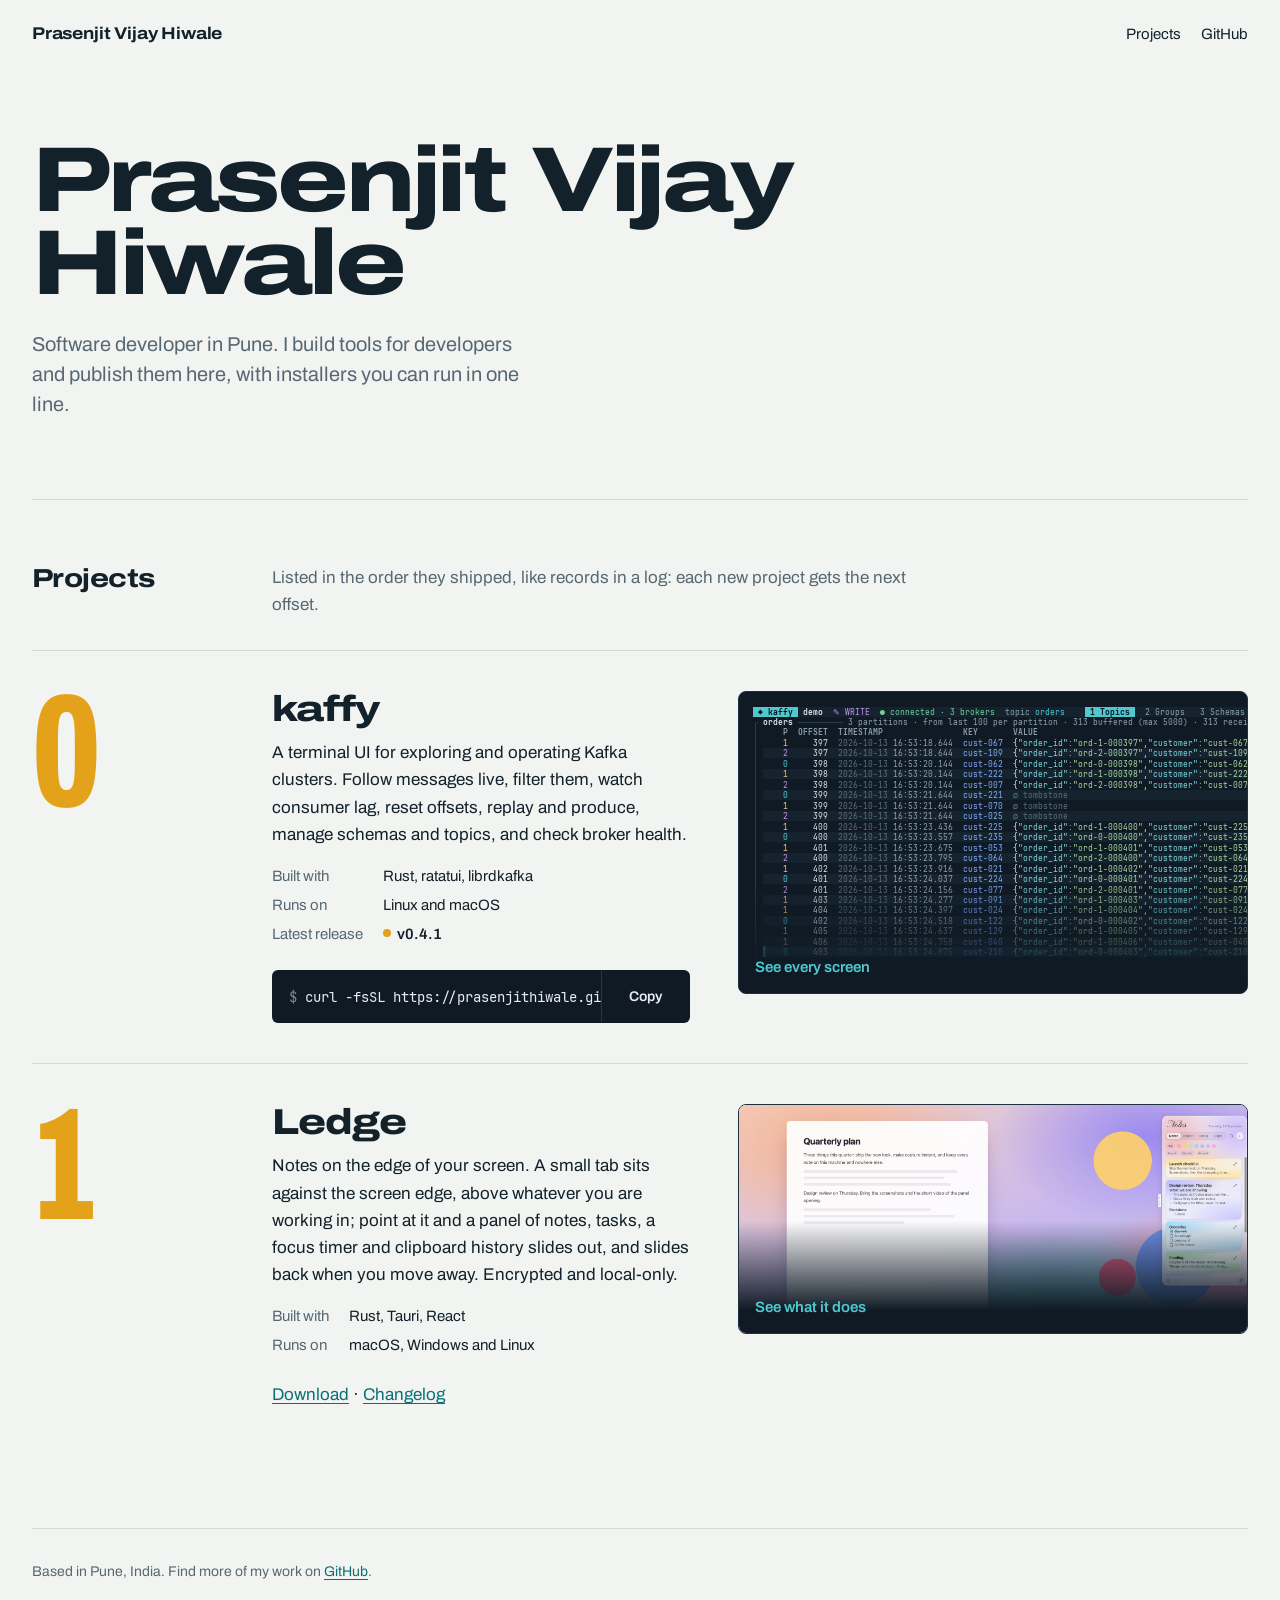
==== commit cf1b68d9: "ledge: the Ledge page moves here from edge-notes-apt Co-Authored-By: Claude Opus 5.5 <noreply@anthro" ====
--- a/index.html
+++ b/index.html
@@ -82,6 +82,24 @@
             </a>
           </div>
         </li>
+        <li class="record">
+          <span class="offset" aria-hidden="true">1</span>
+          <div class="record-body">
+            <div class="record-text">
+              <h3><a href="ledge/">Ledge</a></h3>
+              <p>Notes on the edge of your screen. A small tab sits against the screen edge, above whatever you are working in; point at it and a panel of notes, tasks, a focus timer and clipboard history slides out, and slides back when you move away. Encrypted and local-only.</p>
+              <dl class="fields">
+                <dt>Built with</dt><dd>Rust, Tauri, React</dd>
+                <dt>Runs on</dt><dd>macOS, Windows and Linux</dd>
+              </dl>
+              <p><a href="ledge/#download">Download</a> · <a href="ledge/changelog.html">Changelog</a></p>
+            </div>
+            <a class="preview preview-shot" href="ledge/" aria-label="Ledge: see what it does">
+              <img src="ledge/screenshots/hero.png" width="1920" height="860" alt="" loading="lazy">
+              <span class="preview-link">See what it does</span>
+            </a>
+          </div>
+        </li>
       </ol>
     </section>
   </main>
--- a/assets/home.css
+++ b/assets/home.css
@@ -66,6 +66,7 @@
   border: 1px solid #1f3140;
   text-decoration: none;
 }
+.preview-shot img { display: block; width: 100%; height: auto; }
 .preview pre.tui { font-size: clamp(7px, 0.62vw, 9.5px); padding: 0.9rem; pointer-events: none; }
 .preview::after {
   content: "";
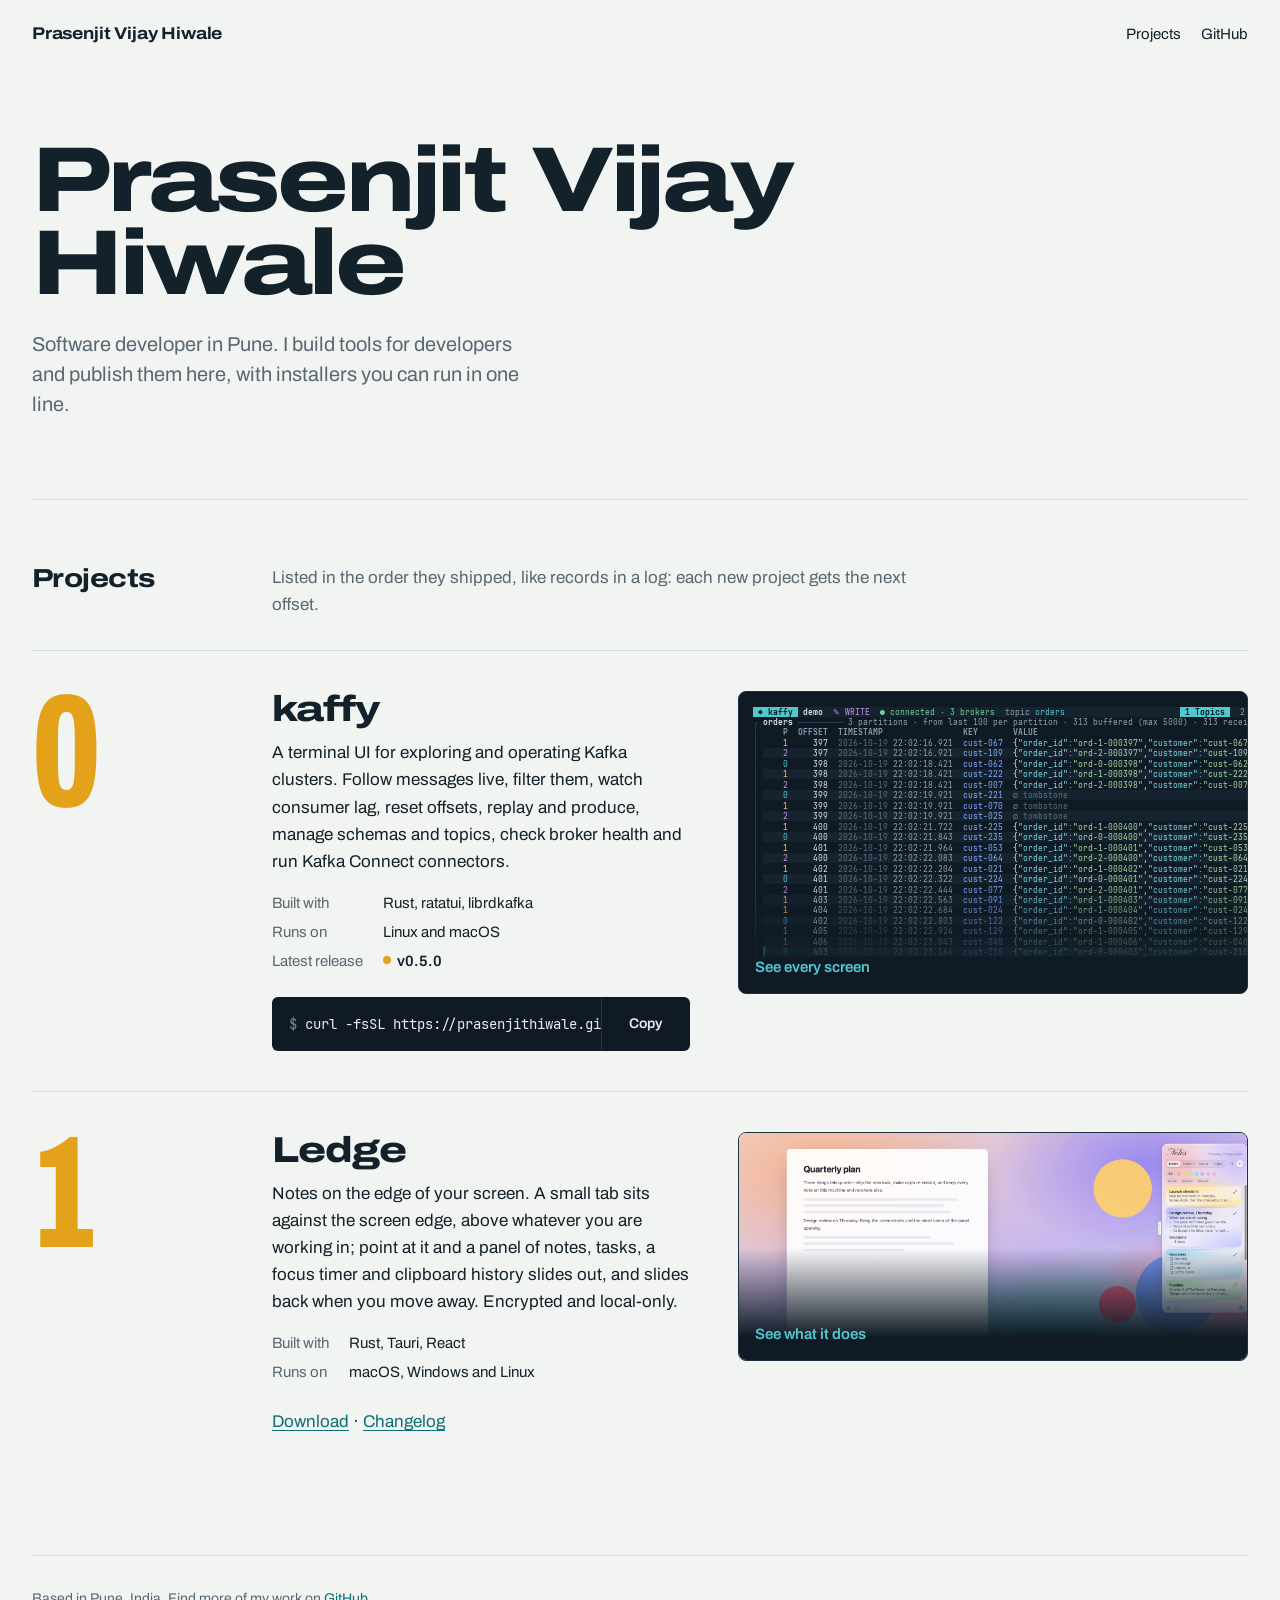
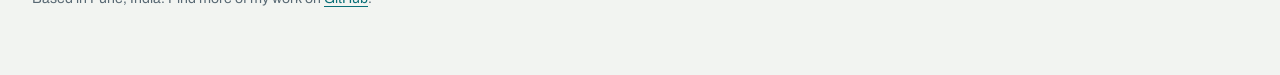
==== commit 9f5b6f1c: "kaffy 0.6.0: Kafka Connect screens, fresh screens Two new screens (the connector list and a connecto" ====
--- a/index.html
+++ b/index.html
@@ -39,7 +39,7 @@
           <div class="record-body">
             <div class="record-text">
               <h3><a href="kaffy/">kaffy</a></h3>
-              <p>A terminal UI for exploring and operating Kafka clusters. Follow messages live, filter them, watch consumer lag, reset offsets, replay and produce, manage schemas and topics, and check broker health.</p>
+              <p>A terminal UI for exploring and operating Kafka clusters. Follow messages live, filter them, watch consumer lag, reset offsets, replay and produce, manage schemas and topics, check broker health and run Kafka Connect connectors.</p>
               <dl class="fields">
                 <dt>Built with</dt><dd>Rust, ratatui, librdkafka</dd>
                 <dt>Runs on</dt><dd>Linux and macOS</dd>
@@ -51,30 +51,30 @@
               </div>
             </div>
             <a class="preview" href="kaffy/" aria-label="kaffy: see every screen">
-              <pre class="tui" aria-hidden="true"><span class="b" style="color:#0b141c;background:#4fc8d0"> ◆ kaffy </span><span style="color:#d9e3ea;background:#15232f"> </span><span class="b" style="color:#d9e3ea;background:#15232f">demo</span><span style="color:#5a6d7c;background:#15232f">  </span><span style="color:#c792ea;background:#15232f">✎ WRITE</span><span style="color:#5a6d7c;background:#15232f">  </span><span style="color:#6fcf97;background:#15232f">● connected · 3 brokers</span><span style="color:#5a6d7c;background:#15232f">  </span><span style="color:#8d9fae;background:#15232f">topic </span><span style="color:#4fc8d0;background:#15232f">orders</span><span style="color:#d9e3ea;background:#15232f">    </span><span class="b" style="color:#0b141c;background:#4fc8d0"> 1 Topics </span><span style="color:#d9e3ea;background:#15232f"> </span><span style="color:#8d9fae;background:#15232f"> 2 Groups </span><span style="color:#d9e3ea;background:#15232f"> </span><span style="color:#8d9fae;background:#15232f"> 3 Schemas </span><span style="color:#d9e3ea;background:#15232f"> </span><span style="color:#8d9fae;background:#15232f"> 4 Brokers </span><span style="color:#d9e3ea;background:#15232f"> </span>
+              <pre class="tui" aria-hidden="true"><span class="b" style="color:#0b141c;background:#4fc8d0"> ◆ kaffy </span><span style="color:#d9e3ea;background:#15232f"> </span><span class="b" style="color:#d9e3ea;background:#15232f">demo</span><span style="color:#5a6d7c;background:#15232f">  </span><span style="color:#c792ea;background:#15232f">✎ WRITE</span><span style="color:#5a6d7c;background:#15232f">  </span><span style="color:#6fcf97;background:#15232f">● connected · 3 brokers</span><span style="color:#5a6d7c;background:#15232f">  </span><span style="color:#8d9fae;background:#15232f">topic </span><span style="color:#4fc8d0;background:#15232f">orders</span><span style="color:#d9e3ea;background:#15232f">                       </span><span class="b" style="color:#0b141c;background:#4fc8d0"> 1 Topics </span><span style="color:#d9e3ea;background:#15232f"> </span><span style="color:#8d9fae;background:#15232f"> 2 </span><span style="color:#d9e3ea;background:#15232f"> </span><span style="color:#8d9fae;background:#15232f"> 3 </span><span style="color:#d9e3ea;background:#15232f"> </span><span style="color:#8d9fae;background:#15232f"> 4 </span><span style="color:#d9e3ea;background:#15232f"> </span><span style="color:#8d9fae;background:#15232f"> 5 </span><span style="color:#d9e3ea;background:#15232f"> </span>
 <span style="color:#2b4152">╭ </span><span class="b" style="color:#d9e3ea">orders</span><span style="color:#2b4152"> ─────────</span><span style="color:#8d9fae"> 3 partitions · from last 100 per partition · 313 buffered (max 5000) · 313 received </span><span class="b" style="color:#6fcf97"> ● LIVE </span><span style="color:#2b4152">╮</span>
 <span style="color:#2b4152">│</span><span style="color:#d9e3ea"> </span><span class="b" style="color:#8d9fae">    P  OFFSET  TIMESTAMP                KEY       VALUE                                                     </span><span style="color:#d9e3ea"> </span><span style="color:#2b4152">│</span>
-<span style="color:#2b4152">│</span><span style="color:#d9e3ea">   </span><span style="color:#f6c177">  1</span><span style="color:#d9e3ea">     397  </span><span style="color:#5a6d7c">2026-10-13 </span><span style="color:#8d9fae">16:53:18.644</span><span style="color:#d9e3ea">  </span><span style="color:#82aaff">cust-067</span><span style="color:#d9e3ea">  {</span><span style="color:#7fd6dd">&quot;order_id&quot;</span><span style="color:#d9e3ea">:</span><span style="color:#a8d8a0">&quot;ord-1-000397&quot;</span><span style="color:#d9e3ea">,</span><span style="color:#7fd6dd">&quot;customer&quot;</span><span style="color:#d9e3ea">:</span><span style="color:#a8d8a0">&quot;cust-067&quot;</span><span style="color:#d9e3ea">,</span><span style="color:#7fd6dd">&quot;status&quot;</span><span style="color:#d9e3ea">: </span><span style="color:#2b4152">│</span>
-<span style="color:#2b4152">│</span><span style="color:#d9e3ea"> </span><span style="color:#d9e3ea;background:#15232f">  </span><span style="color:#c792ea;background:#15232f">  2</span><span style="color:#d9e3ea;background:#15232f">     397  </span><span style="color:#5a6d7c;background:#15232f">2026-10-13 </span><span style="color:#8d9fae;background:#15232f">16:53:18.644</span><span style="color:#d9e3ea;background:#15232f">  </span><span style="color:#82aaff;background:#15232f">cust-109</span><span style="color:#d9e3ea;background:#15232f">  {</span><span style="color:#7fd6dd;background:#15232f">&quot;order_id&quot;</span><span style="color:#d9e3ea;background:#15232f">:</span><span style="color:#a8d8a0;background:#15232f">&quot;ord-2-000397&quot;</span><span style="color:#d9e3ea;background:#15232f">,</span><span style="color:#7fd6dd;background:#15232f">&quot;customer&quot;</span><span style="color:#d9e3ea;background:#15232f">:</span><span style="color:#a8d8a0;background:#15232f">&quot;cust-109&quot;</span><span style="color:#d9e3ea;background:#15232f">,</span><span style="color:#7fd6dd;background:#15232f">&quot;status&quot;</span><span style="color:#d9e3ea;background:#15232f">:</span><span style="color:#d9e3ea"> </span><span style="color:#2b4152">│</span>
-<span style="color:#2b4152">│</span><span style="color:#d9e3ea">   </span><span style="color:#4fc8d0">  0</span><span style="color:#d9e3ea">     398  </span><span style="color:#5a6d7c">2026-10-13 </span><span style="color:#8d9fae">16:53:20.144</span><span style="color:#d9e3ea">  </span><span style="color:#82aaff">cust-062</span><span style="color:#d9e3ea">  {</span><span style="color:#7fd6dd">&quot;order_id&quot;</span><span style="color:#d9e3ea">:</span><span style="color:#a8d8a0">&quot;ord-0-000398&quot;</span><span style="color:#d9e3ea">,</span><span style="color:#7fd6dd">&quot;customer&quot;</span><span style="color:#d9e3ea">:</span><span style="color:#a8d8a0">&quot;cust-062&quot;</span><span style="color:#d9e3ea">,</span><span style="color:#7fd6dd">&quot;status&quot;</span><span style="color:#d9e3ea">: </span><span style="color:#2b4152">│</span>
-<span style="color:#2b4152">│</span><span style="color:#d9e3ea"> </span><span style="color:#d9e3ea;background:#15232f">  </span><span style="color:#f6c177;background:#15232f">  1</span><span style="color:#d9e3ea;background:#15232f">     398  </span><span style="color:#5a6d7c;background:#15232f">2026-10-13 </span><span style="color:#8d9fae;background:#15232f">16:53:20.144</span><span style="color:#d9e3ea;background:#15232f">  </span><span style="color:#82aaff;background:#15232f">cust-222</span><span style="color:#d9e3ea;background:#15232f">  {</span><span style="color:#7fd6dd;background:#15232f">&quot;order_id&quot;</span><span style="color:#d9e3ea;background:#15232f">:</span><span style="color:#a8d8a0;background:#15232f">&quot;ord-1-000398&quot;</span><span style="color:#d9e3ea;background:#15232f">,</span><span style="color:#7fd6dd;background:#15232f">&quot;customer&quot;</span><span style="color:#d9e3ea;background:#15232f">:</span><span style="color:#a8d8a0;background:#15232f">&quot;cust-222&quot;</span><span style="color:#d9e3ea;background:#15232f">,</span><span style="color:#7fd6dd;background:#15232f">&quot;status&quot;</span><span style="color:#d9e3ea;background:#15232f">:</span><span style="color:#d9e3ea"> </span><span style="color:#2b4152">│</span>
-<span style="color:#2b4152">│</span><span style="color:#d9e3ea">   </span><span style="color:#c792ea">  2</span><span style="color:#d9e3ea">     398  </span><span style="color:#5a6d7c">2026-10-13 </span><span style="color:#8d9fae">16:53:20.144</span><span style="color:#d9e3ea">  </span><span style="color:#82aaff">cust-007</span><span style="color:#d9e3ea">  {</span><span style="color:#7fd6dd">&quot;order_id&quot;</span><span style="color:#d9e3ea">:</span><span style="color:#a8d8a0">&quot;ord-2-000398&quot;</span><span style="color:#d9e3ea">,</span><span style="color:#7fd6dd">&quot;customer&quot;</span><span style="color:#d9e3ea">:</span><span style="color:#a8d8a0">&quot;cust-007&quot;</span><span style="color:#d9e3ea">,</span><span style="color:#7fd6dd">&quot;status&quot;</span><span style="color:#d9e3ea">: </span><span style="color:#2b4152">│</span>
-<span style="color:#2b4152">│</span><span style="color:#d9e3ea"> </span><span style="color:#d9e3ea;background:#15232f">  </span><span style="color:#4fc8d0;background:#15232f">  0</span><span style="color:#d9e3ea;background:#15232f">     399  </span><span style="color:#5a6d7c;background:#15232f">2026-10-13 </span><span style="color:#8d9fae;background:#15232f">16:53:21.644</span><span style="color:#d9e3ea;background:#15232f">  </span><span style="color:#82aaff;background:#15232f">cust-221</span><span style="color:#d9e3ea;background:#15232f">  </span><span class="i" style="color:#5a6d7c;background:#15232f">∅ tombstone                                               </span><span style="color:#d9e3ea"> </span><span style="color:#2b4152">│</span>
-<span style="color:#2b4152">│</span><span style="color:#d9e3ea">   </span><span style="color:#f6c177">  1</span><span style="color:#d9e3ea">     399  </span><span style="color:#5a6d7c">2026-10-13 </span><span style="color:#8d9fae">16:53:21.644</span><span style="color:#d9e3ea">  </span><span style="color:#82aaff">cust-070</span><span style="color:#d9e3ea">  </span><span class="i" style="color:#5a6d7c">∅ tombstone                                               </span><span style="color:#d9e3ea"> </span><span style="color:#2b4152">│</span>
-<span style="color:#2b4152">│</span><span style="color:#d9e3ea"> </span><span style="color:#d9e3ea;background:#15232f">  </span><span style="color:#c792ea;background:#15232f">  2</span><span style="color:#d9e3ea;background:#15232f">     399  </span><span style="color:#5a6d7c;background:#15232f">2026-10-13 </span><span style="color:#8d9fae;background:#15232f">16:53:21.644</span><span style="color:#d9e3ea;background:#15232f">  </span><span style="color:#82aaff;background:#15232f">cust-025</span><span style="color:#d9e3ea;background:#15232f">  </span><span class="i" style="color:#5a6d7c;background:#15232f">∅ tombstone                                               </span><span style="color:#d9e3ea"> </span><span style="color:#2b4152">│</span>
-<span style="color:#2b4152">│</span><span style="color:#d9e3ea">   </span><span style="color:#f6c177">  1</span><span style="color:#d9e3ea">     400  </span><span style="color:#5a6d7c">2026-10-13 </span><span style="color:#8d9fae">16:53:23.436</span><span style="color:#d9e3ea">  </span><span style="color:#82aaff">cust-225</span><span style="color:#d9e3ea">  {</span><span style="color:#7fd6dd">&quot;order_id&quot;</span><span style="color:#d9e3ea">:</span><span style="color:#a8d8a0">&quot;ord-1-000400&quot;</span><span style="color:#d9e3ea">,</span><span style="color:#7fd6dd">&quot;customer&quot;</span><span style="color:#d9e3ea">:</span><span style="color:#a8d8a0">&quot;cust-225&quot;</span><span style="color:#d9e3ea">,</span><span style="color:#7fd6dd">&quot;status&quot;</span><span style="color:#d9e3ea">: </span><span style="color:#2b4152">│</span>
-<span style="color:#2b4152">│</span><span style="color:#d9e3ea"> </span><span style="color:#d9e3ea;background:#15232f">  </span><span style="color:#4fc8d0;background:#15232f">  0</span><span style="color:#d9e3ea;background:#15232f">     400  </span><span style="color:#5a6d7c;background:#15232f">2026-10-13 </span><span style="color:#8d9fae;background:#15232f">16:53:23.557</span><span style="color:#d9e3ea;background:#15232f">  </span><span style="color:#82aaff;background:#15232f">cust-235</span><span style="color:#d9e3ea;background:#15232f">  {</span><span style="color:#7fd6dd;background:#15232f">&quot;order_id&quot;</span><span style="color:#d9e3ea;background:#15232f">:</span><span style="color:#a8d8a0;background:#15232f">&quot;ord-0-000400&quot;</span><span style="color:#d9e3ea;background:#15232f">,</span><span style="color:#7fd6dd;background:#15232f">&quot;customer&quot;</span><span style="color:#d9e3ea;background:#15232f">:</span><span style="color:#a8d8a0;background:#15232f">&quot;cust-235&quot;</span><span style="color:#d9e3ea;background:#15232f">,</span><span style="color:#7fd6dd;background:#15232f">&quot;status&quot;</span><span style="color:#d9e3ea;background:#15232f">:</span><span style="color:#d9e3ea"> </span><span style="color:#2b4152">│</span>
-<span style="color:#2b4152">│</span><span style="color:#d9e3ea">   </span><span style="color:#f6c177">  1</span><span style="color:#d9e3ea">     401  </span><span style="color:#5a6d7c">2026-10-13 </span><span style="color:#8d9fae">16:53:23.675</span><span style="color:#d9e3ea">  </span><span style="color:#82aaff">cust-053</span><span style="color:#d9e3ea">  {</span><span style="color:#7fd6dd">&quot;order_id&quot;</span><span style="color:#d9e3ea">:</span><span style="color:#a8d8a0">&quot;ord-1-000401&quot;</span><span style="color:#d9e3ea">,</span><span style="color:#7fd6dd">&quot;customer&quot;</span><span style="color:#d9e3ea">:</span><span style="color:#a8d8a0">&quot;cust-053&quot;</span><span style="color:#d9e3ea">,</span><span style="color:#7fd6dd">&quot;status&quot;</span><span style="color:#d9e3ea">: </span><span style="color:#2b4152">│</span>
-<span style="color:#2b4152">│</span><span style="color:#d9e3ea"> </span><span style="color:#d9e3ea;background:#15232f">  </span><span style="color:#c792ea;background:#15232f">  2</span><span style="color:#d9e3ea;background:#15232f">     400  </span><span style="color:#5a6d7c;background:#15232f">2026-10-13 </span><span style="color:#8d9fae;background:#15232f">16:53:23.795</span><span style="color:#d9e3ea;background:#15232f">  </span><span style="color:#82aaff;background:#15232f">cust-064</span><span style="color:#d9e3ea;background:#15232f">  {</span><span style="color:#7fd6dd;background:#15232f">&quot;order_id&quot;</span><span style="color:#d9e3ea;background:#15232f">:</span><span style="color:#a8d8a0;background:#15232f">&quot;ord-2-000400&quot;</span><span style="color:#d9e3ea;background:#15232f">,</span><span style="color:#7fd6dd;background:#15232f">&quot;customer&quot;</span><span style="color:#d9e3ea;background:#15232f">:</span><span style="color:#a8d8a0;background:#15232f">&quot;cust-064&quot;</span><span style="color:#d9e3ea;background:#15232f">,</span><span style="color:#7fd6dd;background:#15232f">&quot;status&quot;</span><span style="color:#d9e3ea;background:#15232f">:</span><span style="color:#d9e3ea"> </span><span style="color:#2b4152">│</span>
-<span style="color:#2b4152">│</span><span style="color:#d9e3ea">   </span><span style="color:#f6c177">  1</span><span style="color:#d9e3ea">     402  </span><span style="color:#5a6d7c">2026-10-13 </span><span style="color:#8d9fae">16:53:23.916</span><span style="color:#d9e3ea">  </span><span style="color:#82aaff">cust-021</span><span style="color:#d9e3ea">  {</span><span style="color:#7fd6dd">&quot;order_id&quot;</span><span style="color:#d9e3ea">:</span><span style="color:#a8d8a0">&quot;ord-1-000402&quot;</span><span style="color:#d9e3ea">,</span><span style="color:#7fd6dd">&quot;customer&quot;</span><span style="color:#d9e3ea">:</span><span style="color:#a8d8a0">&quot;cust-021&quot;</span><span style="color:#d9e3ea">,</span><span style="color:#7fd6dd">&quot;status&quot;</span><span style="color:#d9e3ea">: </span><span style="color:#2b4152">│</span>
-<span style="color:#2b4152">│</span><span style="color:#d9e3ea"> </span><span style="color:#d9e3ea;background:#15232f">  </span><span style="color:#4fc8d0;background:#15232f">  0</span><span style="color:#d9e3ea;background:#15232f">     401  </span><span style="color:#5a6d7c;background:#15232f">2026-10-13 </span><span style="color:#8d9fae;background:#15232f">16:53:24.037</span><span style="color:#d9e3ea;background:#15232f">  </span><span style="color:#82aaff;background:#15232f">cust-224</span><span style="color:#d9e3ea;background:#15232f">  {</span><span style="color:#7fd6dd;background:#15232f">&quot;order_id&quot;</span><span style="color:#d9e3ea;background:#15232f">:</span><span style="color:#a8d8a0;background:#15232f">&quot;ord-0-000401&quot;</span><span style="color:#d9e3ea;background:#15232f">,</span><span style="color:#7fd6dd;background:#15232f">&quot;customer&quot;</span><span style="color:#d9e3ea;background:#15232f">:</span><span style="color:#a8d8a0;background:#15232f">&quot;cust-224&quot;</span><span style="color:#d9e3ea;background:#15232f">,</span><span style="color:#7fd6dd;background:#15232f">&quot;status&quot;</span><span style="color:#d9e3ea;background:#15232f">:</span><span style="color:#d9e3ea"> </span><span style="color:#2b4152">│</span>
-<span style="color:#2b4152">│</span><span style="color:#d9e3ea">   </span><span style="color:#c792ea">  2</span><span style="color:#d9e3ea">     401  </span><span style="color:#5a6d7c">2026-10-13 </span><span style="color:#8d9fae">16:53:24.156</span><span style="color:#d9e3ea">  </span><span style="color:#82aaff">cust-077</span><span style="color:#d9e3ea">  {</span><span style="color:#7fd6dd">&quot;order_id&quot;</span><span style="color:#d9e3ea">:</span><span style="color:#a8d8a0">&quot;ord-2-000401&quot;</span><span style="color:#d9e3ea">,</span><span style="color:#7fd6dd">&quot;customer&quot;</span><span style="color:#d9e3ea">:</span><span style="color:#a8d8a0">&quot;cust-077&quot;</span><span style="color:#d9e3ea">,</span><span style="color:#7fd6dd">&quot;status&quot;</span><span style="color:#d9e3ea">: </span><span style="color:#2b4152">│</span>
-<span style="color:#2b4152">│</span><span style="color:#d9e3ea"> </span><span style="color:#d9e3ea;background:#15232f">  </span><span style="color:#f6c177;background:#15232f">  1</span><span style="color:#d9e3ea;background:#15232f">     403  </span><span style="color:#5a6d7c;background:#15232f">2026-10-13 </span><span style="color:#8d9fae;background:#15232f">16:53:24.277</span><span style="color:#d9e3ea;background:#15232f">  </span><span style="color:#82aaff;background:#15232f">cust-091</span><span style="color:#d9e3ea;background:#15232f">  {</span><span style="color:#7fd6dd;background:#15232f">&quot;order_id&quot;</span><span style="color:#d9e3ea;background:#15232f">:</span><span style="color:#a8d8a0;background:#15232f">&quot;ord-1-000403&quot;</span><span style="color:#d9e3ea;background:#15232f">,</span><span style="color:#7fd6dd;background:#15232f">&quot;customer&quot;</span><span style="color:#d9e3ea;background:#15232f">:</span><span style="color:#a8d8a0;background:#15232f">&quot;cust-091&quot;</span><span style="color:#d9e3ea;background:#15232f">,</span><span style="color:#7fd6dd;background:#15232f">&quot;status&quot;</span><span style="color:#d9e3ea;background:#15232f">:</span><span style="color:#d9e3ea"> </span><span style="color:#2b4152">│</span>
-<span style="color:#2b4152">│</span><span style="color:#d9e3ea">   </span><span style="color:#f6c177">  1</span><span style="color:#d9e3ea">     404  </span><span style="color:#5a6d7c">2026-10-13 </span><span style="color:#8d9fae">16:53:24.397</span><span style="color:#d9e3ea">  </span><span style="color:#82aaff">cust-024</span><span style="color:#d9e3ea">  {</span><span style="color:#7fd6dd">&quot;order_id&quot;</span><span style="color:#d9e3ea">:</span><span style="color:#a8d8a0">&quot;ord-1-000404&quot;</span><span style="color:#d9e3ea">,</span><span style="color:#7fd6dd">&quot;customer&quot;</span><span style="color:#d9e3ea">:</span><span style="color:#a8d8a0">&quot;cust-024&quot;</span><span style="color:#d9e3ea">,</span><span style="color:#7fd6dd">&quot;status&quot;</span><span style="color:#d9e3ea">: </span><span style="color:#2b4152">│</span>
-<span style="color:#2b4152">│</span><span style="color:#d9e3ea"> </span><span style="color:#d9e3ea;background:#15232f">  </span><span style="color:#4fc8d0;background:#15232f">  0</span><span style="color:#d9e3ea;background:#15232f">     402  </span><span style="color:#5a6d7c;background:#15232f">2026-10-13 </span><span style="color:#8d9fae;background:#15232f">16:53:24.518</span><span style="color:#d9e3ea;background:#15232f">  </span><span style="color:#82aaff;background:#15232f">cust-122</span><span style="color:#d9e3ea;background:#15232f">  {</span><span style="color:#7fd6dd;background:#15232f">&quot;order_id&quot;</span><span style="color:#d9e3ea;background:#15232f">:</span><span style="color:#a8d8a0;background:#15232f">&quot;ord-0-000402&quot;</span><span style="color:#d9e3ea;background:#15232f">,</span><span style="color:#7fd6dd;background:#15232f">&quot;customer&quot;</span><span style="color:#d9e3ea;background:#15232f">:</span><span style="color:#a8d8a0;background:#15232f">&quot;cust-122&quot;</span><span style="color:#d9e3ea;background:#15232f">,</span><span style="color:#7fd6dd;background:#15232f">&quot;status&quot;</span><span style="color:#d9e3ea;background:#15232f">:</span><span style="color:#d9e3ea"> </span><span style="color:#2b4152">│</span>
-<span style="color:#2b4152">│</span><span style="color:#d9e3ea">   </span><span style="color:#f6c177">  1</span><span style="color:#d9e3ea">     405  </span><span style="color:#5a6d7c">2026-10-13 </span><span style="color:#8d9fae">16:53:24.637</span><span style="color:#d9e3ea">  </span><span style="color:#82aaff">cust-129</span><span style="color:#d9e3ea">  {</span><span style="color:#7fd6dd">&quot;order_id&quot;</span><span style="color:#d9e3ea">:</span><span style="color:#a8d8a0">&quot;ord-1-000405&quot;</span><span style="color:#d9e3ea">,</span><span style="color:#7fd6dd">&quot;customer&quot;</span><span style="color:#d9e3ea">:</span><span style="color:#a8d8a0">&quot;cust-129&quot;</span><span style="color:#d9e3ea">,</span><span style="color:#7fd6dd">&quot;status&quot;</span><span style="color:#d9e3ea">: </span><span style="color:#2b4152">│</span>
-<span style="color:#2b4152">│</span><span style="color:#d9e3ea"> </span><span style="color:#d9e3ea;background:#15232f">  </span><span style="color:#f6c177;background:#15232f">  1</span><span style="color:#d9e3ea;background:#15232f">     406  </span><span style="color:#5a6d7c;background:#15232f">2026-10-13 </span><span style="color:#8d9fae;background:#15232f">16:53:24.758</span><span style="color:#d9e3ea;background:#15232f">  </span><span style="color:#82aaff;background:#15232f">cust-040</span><span style="color:#d9e3ea;background:#15232f">  {</span><span style="color:#7fd6dd;background:#15232f">&quot;order_id&quot;</span><span style="color:#d9e3ea;background:#15232f">:</span><span style="color:#a8d8a0;background:#15232f">&quot;ord-1-000406&quot;</span><span style="color:#d9e3ea;background:#15232f">,</span><span style="color:#7fd6dd;background:#15232f">&quot;customer&quot;</span><span style="color:#d9e3ea;background:#15232f">:</span><span style="color:#a8d8a0;background:#15232f">&quot;cust-040&quot;</span><span style="color:#d9e3ea;background:#15232f">,</span><span style="color:#7fd6dd;background:#15232f">&quot;status&quot;</span><span style="color:#d9e3ea;background:#15232f">:</span><span style="color:#d9e3ea"> </span><span style="color:#2b4152">│</span>
-<span style="color:#2b4152">│</span><span style="color:#d9e3ea"> </span><span class="b" style="color:#4fc8d0;background:#1f3d4b">▌   0</span><span class="b" style="color:#d9e3ea;background:#1f3d4b">     403  </span><span class="b" style="color:#5a6d7c;background:#1f3d4b">2026-10-13 </span><span class="b" style="color:#8d9fae;background:#1f3d4b">16:53:24.875</span><span class="b" style="color:#d9e3ea;background:#1f3d4b">  </span><span class="b" style="color:#82aaff;background:#1f3d4b">cust-210</span><span class="b" style="color:#d9e3ea;background:#1f3d4b">  {</span><span class="b" style="color:#7fd6dd;background:#1f3d4b">&quot;order_id&quot;</span><span class="b" style="color:#d9e3ea;background:#1f3d4b">:</span><span class="b" style="color:#a8d8a0;background:#1f3d4b">&quot;ord-0-000403&quot;</span><span class="b" style="color:#d9e3ea;background:#1f3d4b">,</span><span class="b" style="color:#7fd6dd;background:#1f3d4b">&quot;customer&quot;</span><span class="b" style="color:#d9e3ea;background:#1f3d4b">:</span><span class="b" style="color:#a8d8a0;background:#1f3d4b">&quot;cust-210&quot;</span><span class="b" style="color:#d9e3ea;background:#1f3d4b">,</span><span class="b" style="color:#7fd6dd;background:#1f3d4b">&quot;status&quot;</span><span class="b" style="color:#d9e3ea;background:#1f3d4b">:</span><span style="color:#d9e3ea"> </span><span style="color:#2b4152">│</span>
+<span style="color:#2b4152">│</span><span style="color:#d9e3ea">   </span><span style="color:#f6c177">  1</span><span style="color:#d9e3ea">     397  </span><span style="color:#5a6d7c">2026-10-19 </span><span style="color:#8d9fae">22:02:16.921</span><span style="color:#d9e3ea">  </span><span style="color:#82aaff">cust-067</span><span style="color:#d9e3ea">  {</span><span style="color:#7fd6dd">&quot;order_id&quot;</span><span style="color:#d9e3ea">:</span><span style="color:#a8d8a0">&quot;ord-1-000397&quot;</span><span style="color:#d9e3ea">,</span><span style="color:#7fd6dd">&quot;customer&quot;</span><span style="color:#d9e3ea">:</span><span style="color:#a8d8a0">&quot;cust-067&quot;</span><span style="color:#d9e3ea">,</span><span style="color:#7fd6dd">&quot;status&quot;</span><span style="color:#d9e3ea">: </span><span style="color:#2b4152">│</span>
+<span style="color:#2b4152">│</span><span style="color:#d9e3ea"> </span><span style="color:#d9e3ea;background:#15232f">  </span><span style="color:#c792ea;background:#15232f">  2</span><span style="color:#d9e3ea;background:#15232f">     397  </span><span style="color:#5a6d7c;background:#15232f">2026-10-19 </span><span style="color:#8d9fae;background:#15232f">22:02:16.921</span><span style="color:#d9e3ea;background:#15232f">  </span><span style="color:#82aaff;background:#15232f">cust-109</span><span style="color:#d9e3ea;background:#15232f">  {</span><span style="color:#7fd6dd;background:#15232f">&quot;order_id&quot;</span><span style="color:#d9e3ea;background:#15232f">:</span><span style="color:#a8d8a0;background:#15232f">&quot;ord-2-000397&quot;</span><span style="color:#d9e3ea;background:#15232f">,</span><span style="color:#7fd6dd;background:#15232f">&quot;customer&quot;</span><span style="color:#d9e3ea;background:#15232f">:</span><span style="color:#a8d8a0;background:#15232f">&quot;cust-109&quot;</span><span style="color:#d9e3ea;background:#15232f">,</span><span style="color:#7fd6dd;background:#15232f">&quot;status&quot;</span><span style="color:#d9e3ea;background:#15232f">:</span><span style="color:#d9e3ea"> </span><span style="color:#2b4152">│</span>
+<span style="color:#2b4152">│</span><span style="color:#d9e3ea">   </span><span style="color:#4fc8d0">  0</span><span style="color:#d9e3ea">     398  </span><span style="color:#5a6d7c">2026-10-19 </span><span style="color:#8d9fae">22:02:18.421</span><span style="color:#d9e3ea">  </span><span style="color:#82aaff">cust-062</span><span style="color:#d9e3ea">  {</span><span style="color:#7fd6dd">&quot;order_id&quot;</span><span style="color:#d9e3ea">:</span><span style="color:#a8d8a0">&quot;ord-0-000398&quot;</span><span style="color:#d9e3ea">,</span><span style="color:#7fd6dd">&quot;customer&quot;</span><span style="color:#d9e3ea">:</span><span style="color:#a8d8a0">&quot;cust-062&quot;</span><span style="color:#d9e3ea">,</span><span style="color:#7fd6dd">&quot;status&quot;</span><span style="color:#d9e3ea">: </span><span style="color:#2b4152">│</span>
+<span style="color:#2b4152">│</span><span style="color:#d9e3ea"> </span><span style="color:#d9e3ea;background:#15232f">  </span><span style="color:#f6c177;background:#15232f">  1</span><span style="color:#d9e3ea;background:#15232f">     398  </span><span style="color:#5a6d7c;background:#15232f">2026-10-19 </span><span style="color:#8d9fae;background:#15232f">22:02:18.421</span><span style="color:#d9e3ea;background:#15232f">  </span><span style="color:#82aaff;background:#15232f">cust-222</span><span style="color:#d9e3ea;background:#15232f">  {</span><span style="color:#7fd6dd;background:#15232f">&quot;order_id&quot;</span><span style="color:#d9e3ea;background:#15232f">:</span><span style="color:#a8d8a0;background:#15232f">&quot;ord-1-000398&quot;</span><span style="color:#d9e3ea;background:#15232f">,</span><span style="color:#7fd6dd;background:#15232f">&quot;customer&quot;</span><span style="color:#d9e3ea;background:#15232f">:</span><span style="color:#a8d8a0;background:#15232f">&quot;cust-222&quot;</span><span style="color:#d9e3ea;background:#15232f">,</span><span style="color:#7fd6dd;background:#15232f">&quot;status&quot;</span><span style="color:#d9e3ea;background:#15232f">:</span><span style="color:#d9e3ea"> </span><span style="color:#2b4152">│</span>
+<span style="color:#2b4152">│</span><span style="color:#d9e3ea">   </span><span style="color:#c792ea">  2</span><span style="color:#d9e3ea">     398  </span><span style="color:#5a6d7c">2026-10-19 </span><span style="color:#8d9fae">22:02:18.421</span><span style="color:#d9e3ea">  </span><span style="color:#82aaff">cust-007</span><span style="color:#d9e3ea">  {</span><span style="color:#7fd6dd">&quot;order_id&quot;</span><span style="color:#d9e3ea">:</span><span style="color:#a8d8a0">&quot;ord-2-000398&quot;</span><span style="color:#d9e3ea">,</span><span style="color:#7fd6dd">&quot;customer&quot;</span><span style="color:#d9e3ea">:</span><span style="color:#a8d8a0">&quot;cust-007&quot;</span><span style="color:#d9e3ea">,</span><span style="color:#7fd6dd">&quot;status&quot;</span><span style="color:#d9e3ea">: </span><span style="color:#2b4152">│</span>
+<span style="color:#2b4152">│</span><span style="color:#d9e3ea"> </span><span style="color:#d9e3ea;background:#15232f">  </span><span style="color:#4fc8d0;background:#15232f">  0</span><span style="color:#d9e3ea;background:#15232f">     399  </span><span style="color:#5a6d7c;background:#15232f">2026-10-19 </span><span style="color:#8d9fae;background:#15232f">22:02:19.921</span><span style="color:#d9e3ea;background:#15232f">  </span><span style="color:#82aaff;background:#15232f">cust-221</span><span style="color:#d9e3ea;background:#15232f">  </span><span class="i" style="color:#5a6d7c;background:#15232f">∅ tombstone                                               </span><span style="color:#d9e3ea"> </span><span style="color:#2b4152">│</span>
+<span style="color:#2b4152">│</span><span style="color:#d9e3ea">   </span><span style="color:#f6c177">  1</span><span style="color:#d9e3ea">     399  </span><span style="color:#5a6d7c">2026-10-19 </span><span style="color:#8d9fae">22:02:19.921</span><span style="color:#d9e3ea">  </span><span style="color:#82aaff">cust-070</span><span style="color:#d9e3ea">  </span><span class="i" style="color:#5a6d7c">∅ tombstone                                               </span><span style="color:#d9e3ea"> </span><span style="color:#2b4152">│</span>
+<span style="color:#2b4152">│</span><span style="color:#d9e3ea"> </span><span style="color:#d9e3ea;background:#15232f">  </span><span style="color:#c792ea;background:#15232f">  2</span><span style="color:#d9e3ea;background:#15232f">     399  </span><span style="color:#5a6d7c;background:#15232f">2026-10-19 </span><span style="color:#8d9fae;background:#15232f">22:02:19.921</span><span style="color:#d9e3ea;background:#15232f">  </span><span style="color:#82aaff;background:#15232f">cust-025</span><span style="color:#d9e3ea;background:#15232f">  </span><span class="i" style="color:#5a6d7c;background:#15232f">∅ tombstone                                               </span><span style="color:#d9e3ea"> </span><span style="color:#2b4152">│</span>
+<span style="color:#2b4152">│</span><span style="color:#d9e3ea">   </span><span style="color:#f6c177">  1</span><span style="color:#d9e3ea">     400  </span><span style="color:#5a6d7c">2026-10-19 </span><span style="color:#8d9fae">22:02:21.722</span><span style="color:#d9e3ea">  </span><span style="color:#82aaff">cust-225</span><span style="color:#d9e3ea">  {</span><span style="color:#7fd6dd">&quot;order_id&quot;</span><span style="color:#d9e3ea">:</span><span style="color:#a8d8a0">&quot;ord-1-000400&quot;</span><span style="color:#d9e3ea">,</span><span style="color:#7fd6dd">&quot;customer&quot;</span><span style="color:#d9e3ea">:</span><span style="color:#a8d8a0">&quot;cust-225&quot;</span><span style="color:#d9e3ea">,</span><span style="color:#7fd6dd">&quot;status&quot;</span><span style="color:#d9e3ea">: </span><span style="color:#2b4152">│</span>
+<span style="color:#2b4152">│</span><span style="color:#d9e3ea"> </span><span style="color:#d9e3ea;background:#15232f">  </span><span style="color:#4fc8d0;background:#15232f">  0</span><span style="color:#d9e3ea;background:#15232f">     400  </span><span style="color:#5a6d7c;background:#15232f">2026-10-19 </span><span style="color:#8d9fae;background:#15232f">22:02:21.843</span><span style="color:#d9e3ea;background:#15232f">  </span><span style="color:#82aaff;background:#15232f">cust-235</span><span style="color:#d9e3ea;background:#15232f">  {</span><span style="color:#7fd6dd;background:#15232f">&quot;order_id&quot;</span><span style="color:#d9e3ea;background:#15232f">:</span><span style="color:#a8d8a0;background:#15232f">&quot;ord-0-000400&quot;</span><span style="color:#d9e3ea;background:#15232f">,</span><span style="color:#7fd6dd;background:#15232f">&quot;customer&quot;</span><span style="color:#d9e3ea;background:#15232f">:</span><span style="color:#a8d8a0;background:#15232f">&quot;cust-235&quot;</span><span style="color:#d9e3ea;background:#15232f">,</span><span style="color:#7fd6dd;background:#15232f">&quot;status&quot;</span><span style="color:#d9e3ea;background:#15232f">:</span><span style="color:#d9e3ea"> </span><span style="color:#2b4152">│</span>
+<span style="color:#2b4152">│</span><span style="color:#d9e3ea">   </span><span style="color:#f6c177">  1</span><span style="color:#d9e3ea">     401  </span><span style="color:#5a6d7c">2026-10-19 </span><span style="color:#8d9fae">22:02:21.964</span><span style="color:#d9e3ea">  </span><span style="color:#82aaff">cust-053</span><span style="color:#d9e3ea">  {</span><span style="color:#7fd6dd">&quot;order_id&quot;</span><span style="color:#d9e3ea">:</span><span style="color:#a8d8a0">&quot;ord-1-000401&quot;</span><span style="color:#d9e3ea">,</span><span style="color:#7fd6dd">&quot;customer&quot;</span><span style="color:#d9e3ea">:</span><span style="color:#a8d8a0">&quot;cust-053&quot;</span><span style="color:#d9e3ea">,</span><span style="color:#7fd6dd">&quot;status&quot;</span><span style="color:#d9e3ea">: </span><span style="color:#2b4152">│</span>
+<span style="color:#2b4152">│</span><span style="color:#d9e3ea"> </span><span style="color:#d9e3ea;background:#15232f">  </span><span style="color:#c792ea;background:#15232f">  2</span><span style="color:#d9e3ea;background:#15232f">     400  </span><span style="color:#5a6d7c;background:#15232f">2026-10-19 </span><span style="color:#8d9fae;background:#15232f">22:02:22.083</span><span style="color:#d9e3ea;background:#15232f">  </span><span style="color:#82aaff;background:#15232f">cust-064</span><span style="color:#d9e3ea;background:#15232f">  {</span><span style="color:#7fd6dd;background:#15232f">&quot;order_id&quot;</span><span style="color:#d9e3ea;background:#15232f">:</span><span style="color:#a8d8a0;background:#15232f">&quot;ord-2-000400&quot;</span><span style="color:#d9e3ea;background:#15232f">,</span><span style="color:#7fd6dd;background:#15232f">&quot;customer&quot;</span><span style="color:#d9e3ea;background:#15232f">:</span><span style="color:#a8d8a0;background:#15232f">&quot;cust-064&quot;</span><span style="color:#d9e3ea;background:#15232f">,</span><span style="color:#7fd6dd;background:#15232f">&quot;status&quot;</span><span style="color:#d9e3ea;background:#15232f">:</span><span style="color:#d9e3ea"> </span><span style="color:#2b4152">│</span>
+<span style="color:#2b4152">│</span><span style="color:#d9e3ea">   </span><span style="color:#f6c177">  1</span><span style="color:#d9e3ea">     402  </span><span style="color:#5a6d7c">2026-10-19 </span><span style="color:#8d9fae">22:02:22.204</span><span style="color:#d9e3ea">  </span><span style="color:#82aaff">cust-021</span><span style="color:#d9e3ea">  {</span><span style="color:#7fd6dd">&quot;order_id&quot;</span><span style="color:#d9e3ea">:</span><span style="color:#a8d8a0">&quot;ord-1-000402&quot;</span><span style="color:#d9e3ea">,</span><span style="color:#7fd6dd">&quot;customer&quot;</span><span style="color:#d9e3ea">:</span><span style="color:#a8d8a0">&quot;cust-021&quot;</span><span style="color:#d9e3ea">,</span><span style="color:#7fd6dd">&quot;status&quot;</span><span style="color:#d9e3ea">: </span><span style="color:#2b4152">│</span>
+<span style="color:#2b4152">│</span><span style="color:#d9e3ea"> </span><span style="color:#d9e3ea;background:#15232f">  </span><span style="color:#4fc8d0;background:#15232f">  0</span><span style="color:#d9e3ea;background:#15232f">     401  </span><span style="color:#5a6d7c;background:#15232f">2026-10-19 </span><span style="color:#8d9fae;background:#15232f">22:02:22.322</span><span style="color:#d9e3ea;background:#15232f">  </span><span style="color:#82aaff;background:#15232f">cust-224</span><span style="color:#d9e3ea;background:#15232f">  {</span><span style="color:#7fd6dd;background:#15232f">&quot;order_id&quot;</span><span style="color:#d9e3ea;background:#15232f">:</span><span style="color:#a8d8a0;background:#15232f">&quot;ord-0-000401&quot;</span><span style="color:#d9e3ea;background:#15232f">,</span><span style="color:#7fd6dd;background:#15232f">&quot;customer&quot;</span><span style="color:#d9e3ea;background:#15232f">:</span><span style="color:#a8d8a0;background:#15232f">&quot;cust-224&quot;</span><span style="color:#d9e3ea;background:#15232f">,</span><span style="color:#7fd6dd;background:#15232f">&quot;status&quot;</span><span style="color:#d9e3ea;background:#15232f">:</span><span style="color:#d9e3ea"> </span><span style="color:#2b4152">│</span>
+<span style="color:#2b4152">│</span><span style="color:#d9e3ea">   </span><span style="color:#c792ea">  2</span><span style="color:#d9e3ea">     401  </span><span style="color:#5a6d7c">2026-10-19 </span><span style="color:#8d9fae">22:02:22.444</span><span style="color:#d9e3ea">  </span><span style="color:#82aaff">cust-077</span><span style="color:#d9e3ea">  {</span><span style="color:#7fd6dd">&quot;order_id&quot;</span><span style="color:#d9e3ea">:</span><span style="color:#a8d8a0">&quot;ord-2-000401&quot;</span><span style="color:#d9e3ea">,</span><span style="color:#7fd6dd">&quot;customer&quot;</span><span style="color:#d9e3ea">:</span><span style="color:#a8d8a0">&quot;cust-077&quot;</span><span style="color:#d9e3ea">,</span><span style="color:#7fd6dd">&quot;status&quot;</span><span style="color:#d9e3ea">: </span><span style="color:#2b4152">│</span>
+<span style="color:#2b4152">│</span><span style="color:#d9e3ea"> </span><span style="color:#d9e3ea;background:#15232f">  </span><span style="color:#f6c177;background:#15232f">  1</span><span style="color:#d9e3ea;background:#15232f">     403  </span><span style="color:#5a6d7c;background:#15232f">2026-10-19 </span><span style="color:#8d9fae;background:#15232f">22:02:22.563</span><span style="color:#d9e3ea;background:#15232f">  </span><span style="color:#82aaff;background:#15232f">cust-091</span><span style="color:#d9e3ea;background:#15232f">  {</span><span style="color:#7fd6dd;background:#15232f">&quot;order_id&quot;</span><span style="color:#d9e3ea;background:#15232f">:</span><span style="color:#a8d8a0;background:#15232f">&quot;ord-1-000403&quot;</span><span style="color:#d9e3ea;background:#15232f">,</span><span style="color:#7fd6dd;background:#15232f">&quot;customer&quot;</span><span style="color:#d9e3ea;background:#15232f">:</span><span style="color:#a8d8a0;background:#15232f">&quot;cust-091&quot;</span><span style="color:#d9e3ea;background:#15232f">,</span><span style="color:#7fd6dd;background:#15232f">&quot;status&quot;</span><span style="color:#d9e3ea;background:#15232f">:</span><span style="color:#d9e3ea"> </span><span style="color:#2b4152">│</span>
+<span style="color:#2b4152">│</span><span style="color:#d9e3ea">   </span><span style="color:#f6c177">  1</span><span style="color:#d9e3ea">     404  </span><span style="color:#5a6d7c">2026-10-19 </span><span style="color:#8d9fae">22:02:22.684</span><span style="color:#d9e3ea">  </span><span style="color:#82aaff">cust-024</span><span style="color:#d9e3ea">  {</span><span style="color:#7fd6dd">&quot;order_id&quot;</span><span style="color:#d9e3ea">:</span><span style="color:#a8d8a0">&quot;ord-1-000404&quot;</span><span style="color:#d9e3ea">,</span><span style="color:#7fd6dd">&quot;customer&quot;</span><span style="color:#d9e3ea">:</span><span style="color:#a8d8a0">&quot;cust-024&quot;</span><span style="color:#d9e3ea">,</span><span style="color:#7fd6dd">&quot;status&quot;</span><span style="color:#d9e3ea">: </span><span style="color:#2b4152">│</span>
+<span style="color:#2b4152">│</span><span style="color:#d9e3ea"> </span><span style="color:#d9e3ea;background:#15232f">  </span><span style="color:#4fc8d0;background:#15232f">  0</span><span style="color:#d9e3ea;background:#15232f">     402  </span><span style="color:#5a6d7c;background:#15232f">2026-10-19 </span><span style="color:#8d9fae;background:#15232f">22:02:22.803</span><span style="color:#d9e3ea;background:#15232f">  </span><span style="color:#82aaff;background:#15232f">cust-122</span><span style="color:#d9e3ea;background:#15232f">  {</span><span style="color:#7fd6dd;background:#15232f">&quot;order_id&quot;</span><span style="color:#d9e3ea;background:#15232f">:</span><span style="color:#a8d8a0;background:#15232f">&quot;ord-0-000402&quot;</span><span style="color:#d9e3ea;background:#15232f">,</span><span style="color:#7fd6dd;background:#15232f">&quot;customer&quot;</span><span style="color:#d9e3ea;background:#15232f">:</span><span style="color:#a8d8a0;background:#15232f">&quot;cust-122&quot;</span><span style="color:#d9e3ea;background:#15232f">,</span><span style="color:#7fd6dd;background:#15232f">&quot;status&quot;</span><span style="color:#d9e3ea;background:#15232f">:</span><span style="color:#d9e3ea"> </span><span style="color:#2b4152">│</span>
+<span style="color:#2b4152">│</span><span style="color:#d9e3ea">   </span><span style="color:#f6c177">  1</span><span style="color:#d9e3ea">     405  </span><span style="color:#5a6d7c">2026-10-19 </span><span style="color:#8d9fae">22:02:22.924</span><span style="color:#d9e3ea">  </span><span style="color:#82aaff">cust-129</span><span style="color:#d9e3ea">  {</span><span style="color:#7fd6dd">&quot;order_id&quot;</span><span style="color:#d9e3ea">:</span><span style="color:#a8d8a0">&quot;ord-1-000405&quot;</span><span style="color:#d9e3ea">,</span><span style="color:#7fd6dd">&quot;customer&quot;</span><span style="color:#d9e3ea">:</span><span style="color:#a8d8a0">&quot;cust-129&quot;</span><span style="color:#d9e3ea">,</span><span style="color:#7fd6dd">&quot;status&quot;</span><span style="color:#d9e3ea">: </span><span style="color:#2b4152">│</span>
+<span style="color:#2b4152">│</span><span style="color:#d9e3ea"> </span><span style="color:#d9e3ea;background:#15232f">  </span><span style="color:#f6c177;background:#15232f">  1</span><span style="color:#d9e3ea;background:#15232f">     406  </span><span style="color:#5a6d7c;background:#15232f">2026-10-19 </span><span style="color:#8d9fae;background:#15232f">22:02:23.043</span><span style="color:#d9e3ea;background:#15232f">  </span><span style="color:#82aaff;background:#15232f">cust-040</span><span style="color:#d9e3ea;background:#15232f">  {</span><span style="color:#7fd6dd;background:#15232f">&quot;order_id&quot;</span><span style="color:#d9e3ea;background:#15232f">:</span><span style="color:#a8d8a0;background:#15232f">&quot;ord-1-000406&quot;</span><span style="color:#d9e3ea;background:#15232f">,</span><span style="color:#7fd6dd;background:#15232f">&quot;customer&quot;</span><span style="color:#d9e3ea;background:#15232f">:</span><span style="color:#a8d8a0;background:#15232f">&quot;cust-040&quot;</span><span style="color:#d9e3ea;background:#15232f">,</span><span style="color:#7fd6dd;background:#15232f">&quot;status&quot;</span><span style="color:#d9e3ea;background:#15232f">:</span><span style="color:#d9e3ea"> </span><span style="color:#2b4152">│</span>
+<span style="color:#2b4152">│</span><span style="color:#d9e3ea"> </span><span class="b" style="color:#4fc8d0;background:#1f3d4b">▌   0</span><span class="b" style="color:#d9e3ea;background:#1f3d4b">     403  </span><span class="b" style="color:#5a6d7c;background:#1f3d4b">2026-10-19 </span><span class="b" style="color:#8d9fae;background:#1f3d4b">22:02:23.164</span><span class="b" style="color:#d9e3ea;background:#1f3d4b">  </span><span class="b" style="color:#82aaff;background:#1f3d4b">cust-210</span><span class="b" style="color:#d9e3ea;background:#1f3d4b">  {</span><span class="b" style="color:#7fd6dd;background:#1f3d4b">&quot;order_id&quot;</span><span class="b" style="color:#d9e3ea;background:#1f3d4b">:</span><span class="b" style="color:#a8d8a0;background:#1f3d4b">&quot;ord-0-000403&quot;</span><span class="b" style="color:#d9e3ea;background:#1f3d4b">,</span><span class="b" style="color:#7fd6dd;background:#1f3d4b">&quot;customer&quot;</span><span class="b" style="color:#d9e3ea;background:#1f3d4b">:</span><span class="b" style="color:#a8d8a0;background:#1f3d4b">&quot;cust-210&quot;</span><span class="b" style="color:#d9e3ea;background:#1f3d4b">,</span><span class="b" style="color:#7fd6dd;background:#1f3d4b">&quot;status&quot;</span><span class="b" style="color:#d9e3ea;background:#1f3d4b">:</span><span style="color:#d9e3ea"> </span><span style="color:#2b4152">│</span>
 <span style="color:#2b4152">╰──────────────────────────────────────────────────────────────────────────────────────────────────────────────╯</span>
 <span class="b" style="color:#4fc8d0;background:#1c2e3c"> ↑↓ </span><span style="color:#8d9fae;background:#15232f"> move  </span><span class="b" style="color:#4fc8d0;background:#1c2e3c"> ⏎ </span><span style="color:#8d9fae;background:#15232f"> open  </span><span class="b" style="color:#4fc8d0;background:#1c2e3c"> space </span><span style="color:#8d9fae;background:#15232f"> pause  </span><span class="b" style="color:#4fc8d0;background:#1c2e3c"> / </span><span style="color:#8d9fae;background:#15232f"> filter  </span><span class="b" style="color:#4fc8d0;background:#1c2e3c"> p </span><span style="color:#8d9fae;background:#15232f"> produce  </span><span class="b" style="color:#4fc8d0;background:#1c2e3c"> E </span><span style="color:#8d9fae;background:#15232f"> edit &amp; produce  </span><span class="b" style="color:#4fc8d0;background:#1c2e3c"> : </span><span style="color:#8d9fae;background:#15232f"> commands  </span><span class="b" style="color:#4fc8d0;background:#1c2e3c"> ? </span><span style="color:#8d9fae;background:#15232f"> keys  </span><span style="color:#d9e3ea;background:#15232f">       </span>
 </pre>
